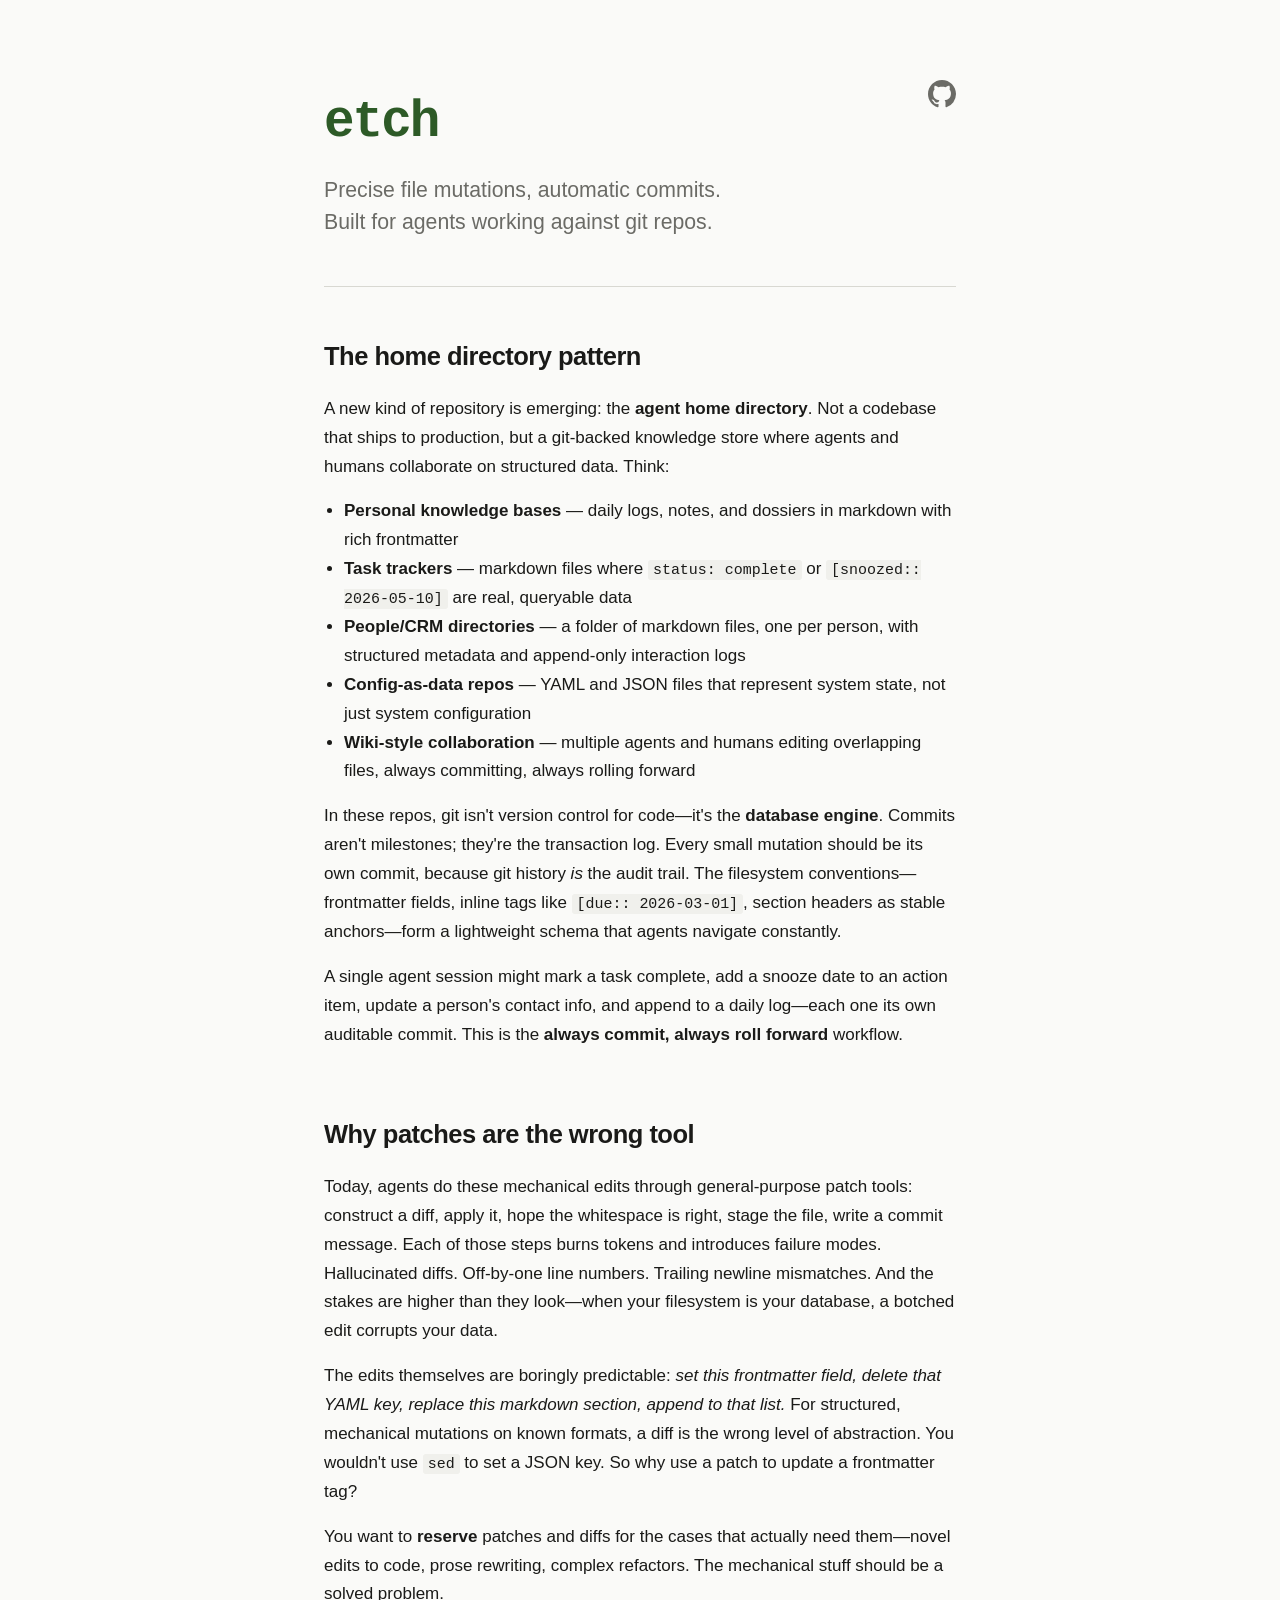
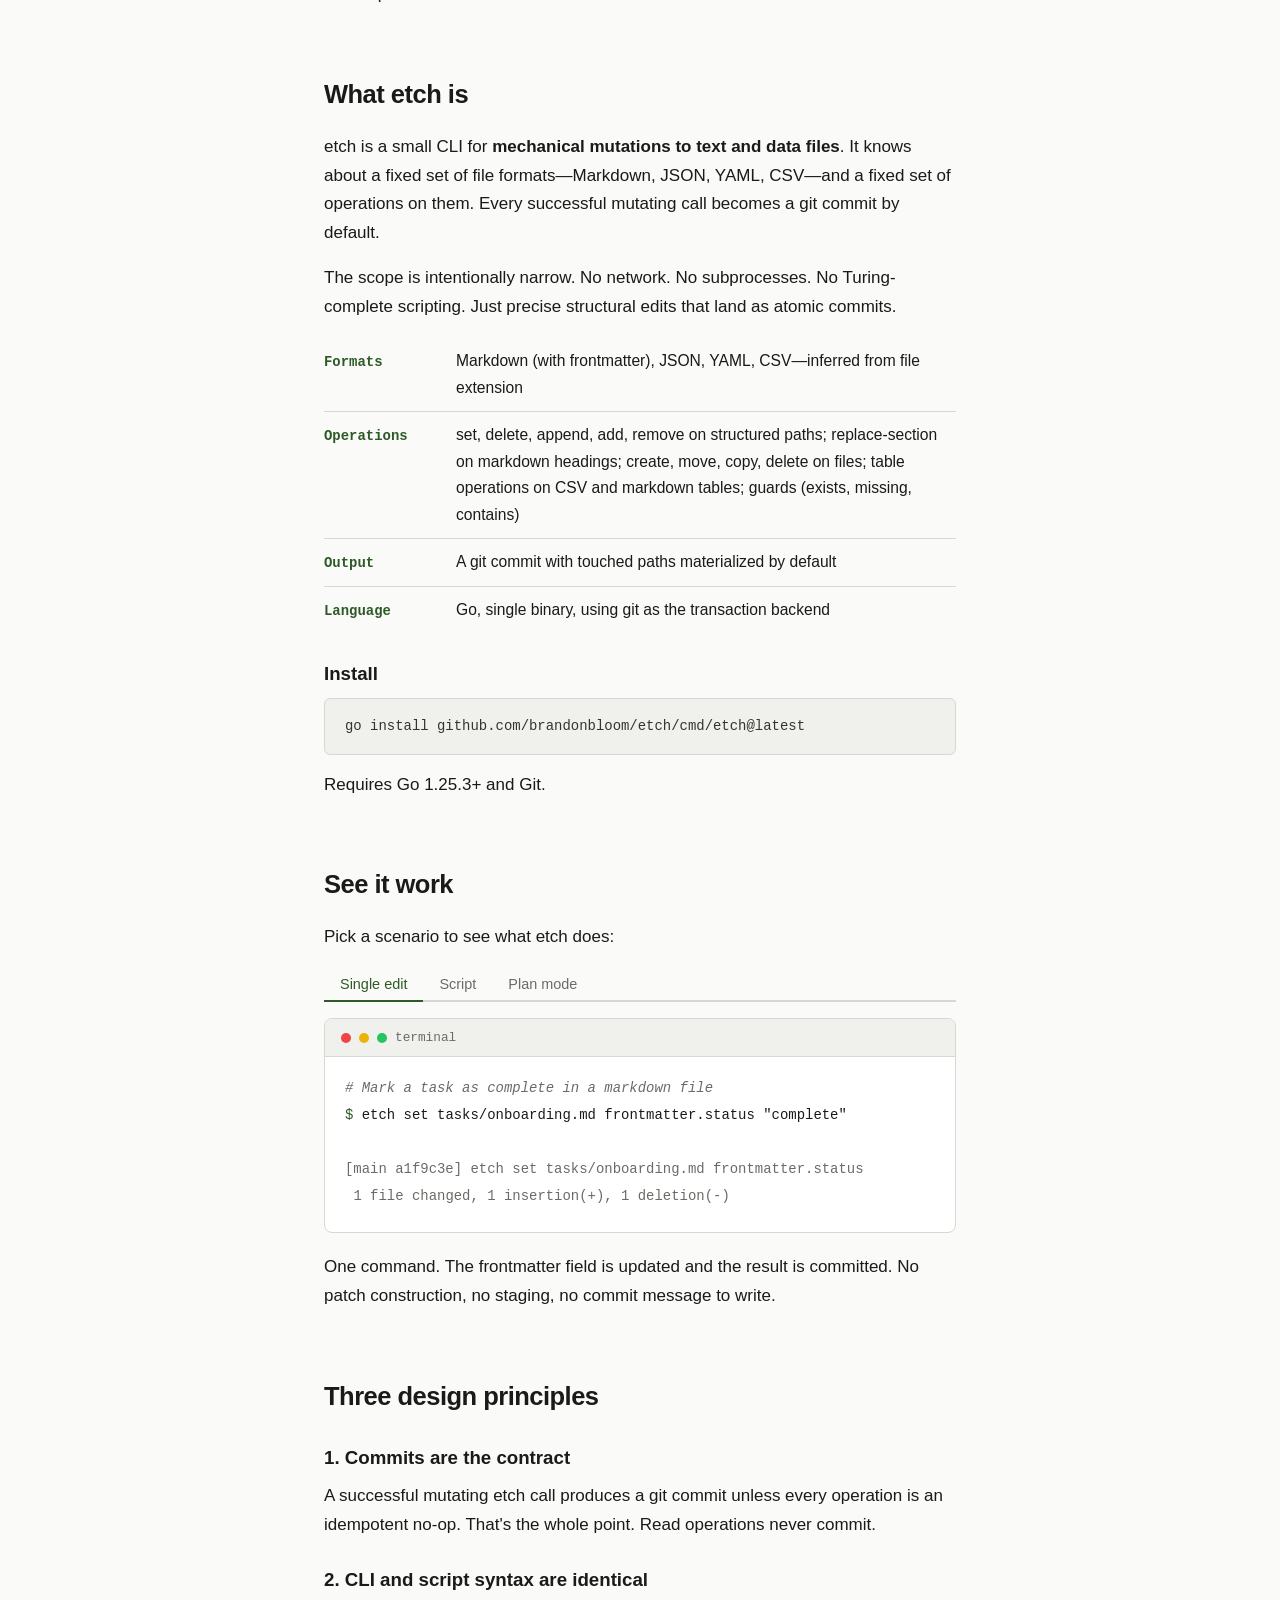
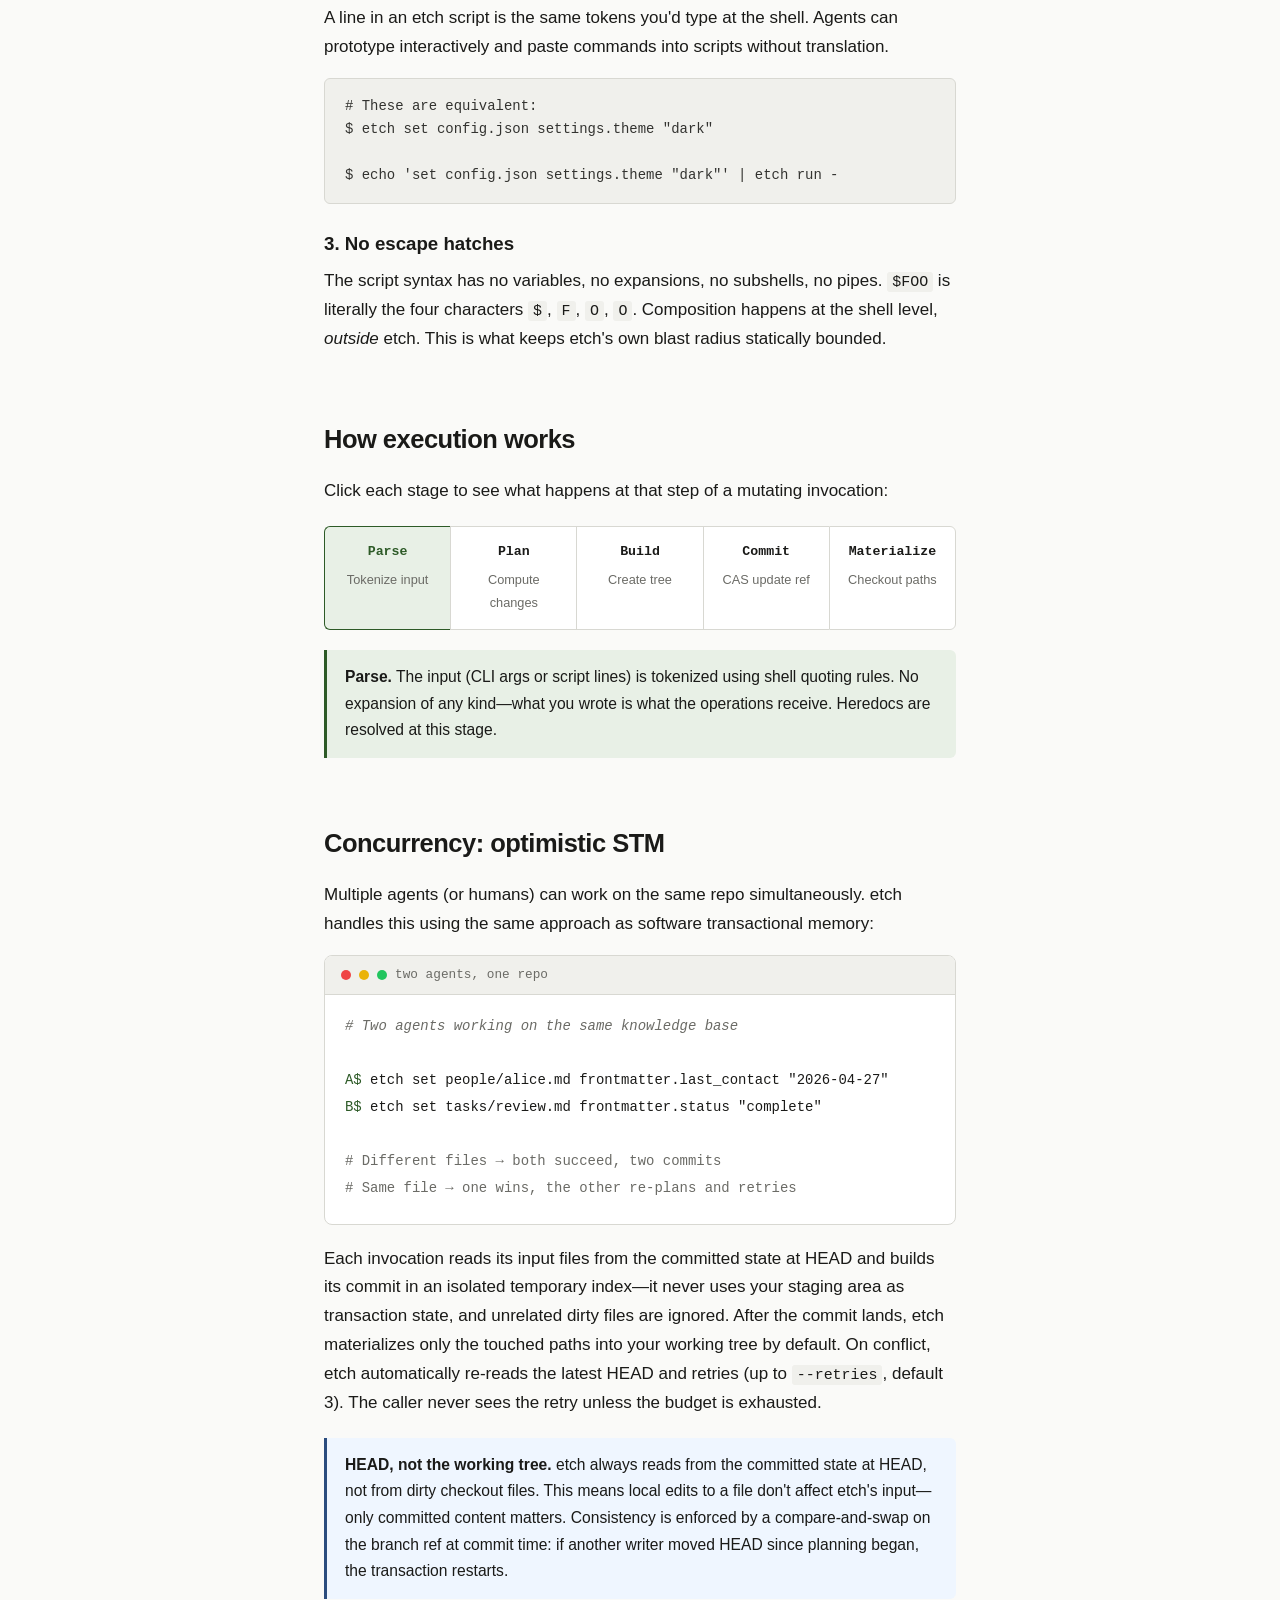
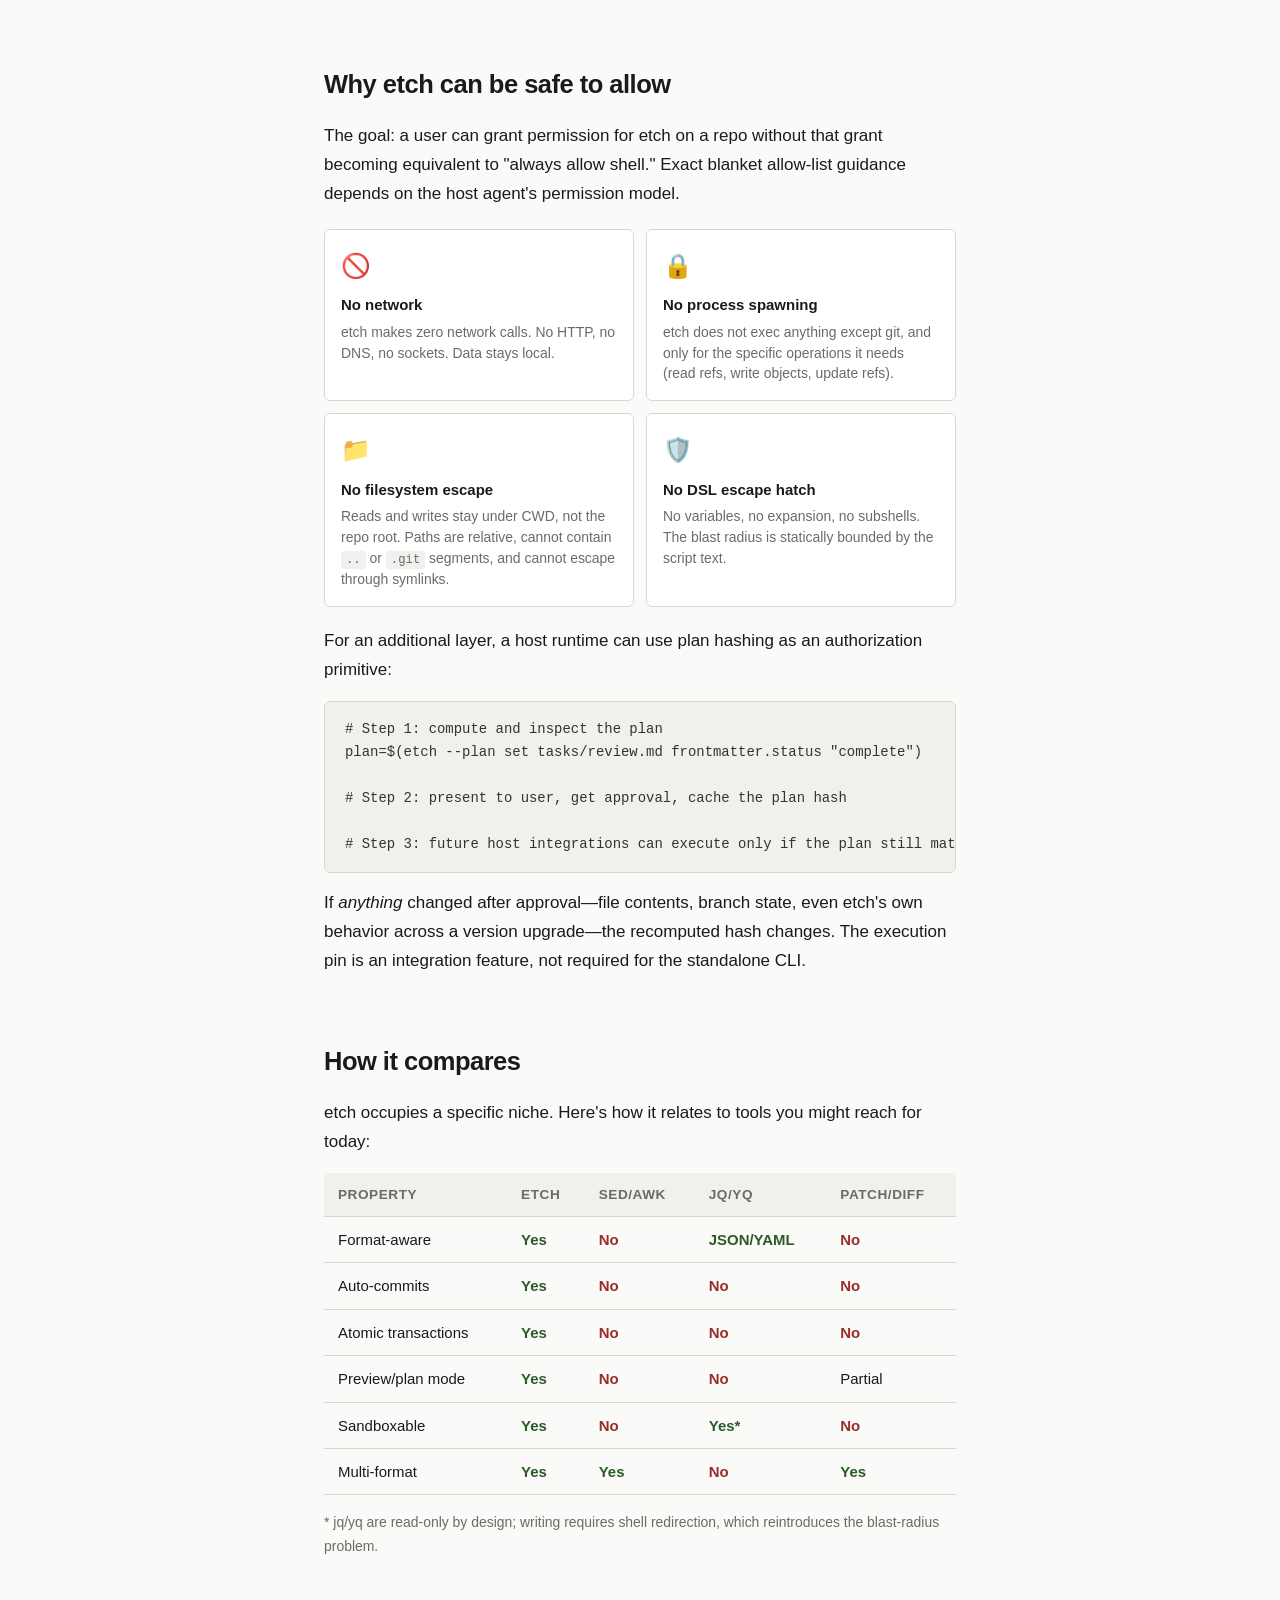
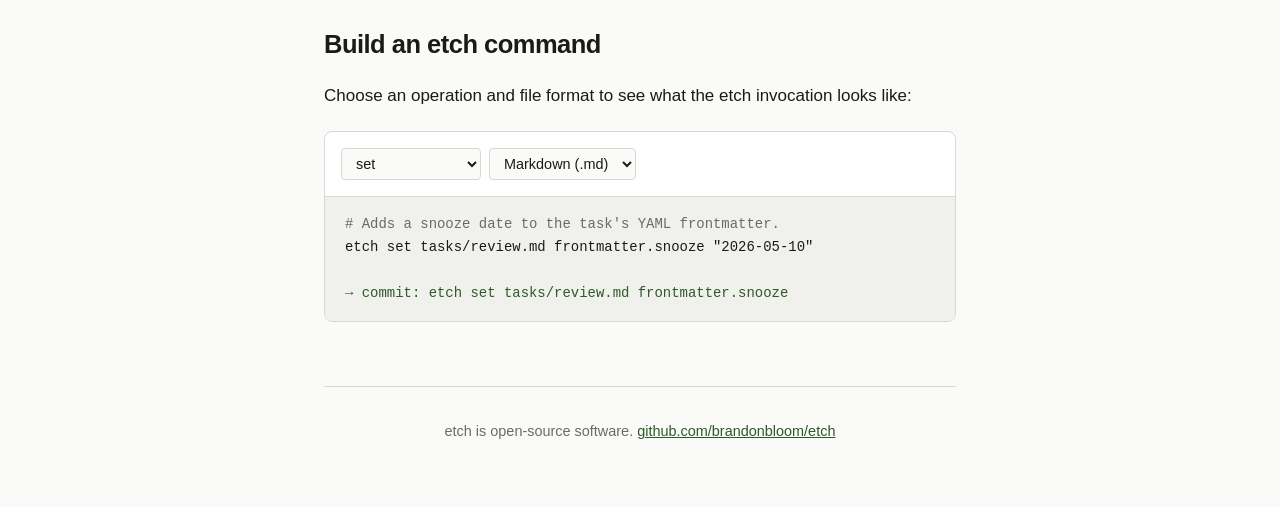
==== docs/index.html @ 62bc1e83 "gh pages; install instructions" ====
<!DOCTYPE html>
<html lang="en">
<head>
<meta charset="UTF-8">
<meta name="viewport" content="width=device-width, initial-scale=1.0">
<title>etch — Precise file mutations, automatic commits</title>
<style>
  :root {
    --bg: #fafaf8;
    --fg: #1a1a18;
    --fg-dim: #6b6b66;
    --accent: #2d5a27;
    --accent-light: #e8f0e6;
    --accent-dark: #1e3d1a;
    --border: #d8d8d2;
    --code-bg: #f0f0ec;
    --code-fg: #333330;
    --surface: #ffffff;
    --red: #9b2c2c;
    --red-light: #fef2f2;
    --blue: #2b4c7e;
    --blue-light: #eff6ff;
    --font-sans: 'Inter', -apple-system, BlinkMacSystemFont, 'Segoe UI', sans-serif;
    --font-mono: 'JetBrains Mono', 'SF Mono', 'Fira Code', 'Cascadia Code', monospace;
    --max-w: 680px;
  }

  @media (prefers-color-scheme: dark) {
    :root {
      --bg: #141413;
      --fg: #e8e8e4;
      --fg-dim: #8a8a84;
      --accent: #5cb950;
      --accent-light: #1a2e18;
      --accent-dark: #7dd672;
      --border: #2e2e2a;
      --code-bg: #1e1e1c;
      --code-fg: #c8c8c4;
      --surface: #1a1a18;
      --red: #f87171;
      --red-light: #2a1515;
      --blue: #93c5fd;
      --blue-light: #152030;
    }
  }

  * { margin: 0; padding: 0; box-sizing: border-box; }

  html { font-size: 17px; scroll-behavior: smooth; }

  body {
    font-family: var(--font-sans);
    background: var(--bg);
    color: var(--fg);
    line-height: 1.7;
    -webkit-font-smoothing: antialiased;
  }

  .container {
    max-width: var(--max-w);
    margin: 0 auto;
    padding: 0 24px;
  }

  /* --- Header --- */
  header {
    padding: 80px 0 48px;
    border-bottom: 1px solid var(--border);
    margin-bottom: 48px;
    position: relative;
  }
  header .logo {
    font-family: var(--font-mono);
    font-size: 3rem;
    font-weight: 700;
    letter-spacing: -0.04em;
    color: var(--accent);
  }
  header .tagline {
    font-size: 1.25rem;
    color: var(--fg-dim);
    margin-top: 8px;
    line-height: 1.5;
  }
  header .github-link {
    position: absolute;
    top: 80px;
    right: 0;
    color: var(--fg-dim);
    transition: color 0.15s;
  }
  header .github-link:hover { color: var(--fg); }

  /* --- Sections --- */
  section { margin-bottom: 64px; }
  h2 {
    font-size: 1.5rem;
    font-weight: 600;
    margin-bottom: 16px;
    letter-spacing: -0.02em;
  }
  h3 {
    font-size: 1.1rem;
    font-weight: 600;
    margin-bottom: 8px;
    margin-top: 24px;
  }
  p { margin-bottom: 16px; }
  p:last-child { margin-bottom: 0; }
  a { color: var(--accent); text-decoration-color: var(--accent); }
  a:hover { color: var(--accent-dark); }

  /* --- Code blocks --- */
  pre {
    background: var(--code-bg);
    border: 1px solid var(--border);
    border-radius: 6px;
    padding: 16px 20px;
    overflow-x: auto;
    font-family: var(--font-mono);
    font-size: 0.82rem;
    line-height: 1.65;
    color: var(--code-fg);
    margin-bottom: 16px;
  }
  code {
    font-family: var(--font-mono);
    font-size: 0.88em;
    background: var(--code-bg);
    padding: 2px 5px;
    border-radius: 3px;
  }
  pre code { background: none; padding: 0; font-size: inherit; }

  /* --- Interactive demo --- */
  .demo {
    background: var(--surface);
    border: 1px solid var(--border);
    border-radius: 8px;
    overflow: hidden;
    margin-bottom: 20px;
  }
  .demo-bar {
    background: var(--code-bg);
    border-bottom: 1px solid var(--border);
    padding: 8px 16px;
    font-family: var(--font-mono);
    font-size: 0.75rem;
    color: var(--fg-dim);
    display: flex;
    align-items: center;
    gap: 8px;
  }
  .demo-bar .dot {
    width: 10px; height: 10px; border-radius: 50%;
    display: inline-block;
  }
  .demo-bar .dot:nth-child(1) { background: #ef4444; }
  .demo-bar .dot:nth-child(2) { background: #eab308; }
  .demo-bar .dot:nth-child(3) { background: #22c55e; }
  .demo-body {
    padding: 20px;
    font-family: var(--font-mono);
    font-size: 0.82rem;
    line-height: 1.65;
    min-height: 120px;
  }
  .demo-body .prompt { color: var(--accent); }
  .demo-body .output { color: var(--fg-dim); }
  .demo-body .comment { color: var(--fg-dim); font-style: italic; }
  .demo-body .line { margin-bottom: 4px; white-space: pre-wrap; word-break: break-all; }
  .demo-body .cursor {
    display: inline-block;
    width: 8px;
    height: 1.1em;
    background: var(--accent);
    vertical-align: text-bottom;
    animation: blink 1s step-end infinite;
  }
  @keyframes blink { 50% { opacity: 0; } }

  /* --- Tabs --- */
  .tabs {
    display: flex;
    gap: 0;
    border-bottom: 2px solid var(--border);
    margin-bottom: 0;
  }
  .tab-btn {
    background: none;
    border: none;
    border-bottom: 2px solid transparent;
    padding: 8px 16px;
    font-family: var(--font-sans);
    font-size: 0.85rem;
    font-weight: 500;
    color: var(--fg-dim);
    cursor: pointer;
    margin-bottom: -2px;
    transition: color 0.15s, border-color 0.15s;
  }
  .tab-btn:hover { color: var(--fg); }
  .tab-btn.active {
    color: var(--accent);
    border-bottom-color: var(--accent);
  }
  .tab-panel { display: none; padding-top: 16px; }
  .tab-panel.active { display: block; }

  /* --- Comparison table --- */
  .compare-table {
    width: 100%;
    border-collapse: collapse;
    font-size: 0.88rem;
    margin-bottom: 16px;
  }
  .compare-table th, .compare-table td {
    text-align: left;
    padding: 10px 14px;
    border-bottom: 1px solid var(--border);
  }
  .compare-table th {
    font-weight: 600;
    font-size: 0.8rem;
    text-transform: uppercase;
    letter-spacing: 0.04em;
    color: var(--fg-dim);
    background: var(--code-bg);
  }
  .compare-table td:first-child { font-weight: 500; }
  .yes { color: var(--accent); font-weight: 600; }
  .no { color: var(--red); font-weight: 600; }

  /* --- Pipeline visualization --- */
  .pipeline {
    display: flex;
    align-items: stretch;
    gap: 0;
    margin: 20px 0;
    font-size: 0.82rem;
    overflow-x: auto;
  }
  .pipeline-stage {
    flex: 1;
    min-width: 110px;
    padding: 14px 12px;
    text-align: center;
    border: 1px solid var(--border);
    background: var(--surface);
    position: relative;
    transition: background 0.3s, border-color 0.3s;
  }
  .pipeline-stage:first-child { border-radius: 6px 0 0 6px; }
  .pipeline-stage:last-child { border-radius: 0 6px 6px 0; }
  .pipeline-stage:not(:last-child) { border-right: none; }
  .pipeline-stage .stage-label {
    font-weight: 600;
    font-family: var(--font-mono);
    font-size: 0.78rem;
    display: block;
    margin-bottom: 4px;
  }
  .pipeline-stage .stage-desc {
    color: var(--fg-dim);
    font-size: 0.75rem;
    line-height: 1.4;
  }
  .pipeline-stage.active {
    background: var(--accent-light);
    border-color: var(--accent);
    z-index: 1;
  }
  .pipeline-stage.active .stage-label { color: var(--accent); }
  .pipeline-stage.done {
    background: var(--accent-light);
    border-color: var(--accent);
    opacity: 0.6;
  }

  /* --- Key-value list --- */
  .kv-list {
    list-style: none;
    margin-bottom: 16px;
  }
  .kv-list li {
    padding: 10px 0;
    border-bottom: 1px solid var(--border);
    display: flex;
    gap: 12px;
    align-items: baseline;
  }
  .kv-list li:last-child { border-bottom: none; }
  .kv-key {
    font-family: var(--font-mono);
    font-size: 0.82rem;
    font-weight: 600;
    white-space: nowrap;
    min-width: 120px;
    flex-shrink: 0;
    color: var(--accent);
  }
  .kv-val { font-size: 0.92rem; }

  /* --- Callout --- */
  .callout {
    border-left: 3px solid var(--accent);
    padding: 14px 18px;
    background: var(--accent-light);
    border-radius: 0 6px 6px 0;
    margin: 20px 0;
    font-size: 0.92rem;
  }
  .callout.blue {
    border-left-color: var(--blue);
    background: var(--blue-light);
  }
  .callout.red {
    border-left-color: var(--red);
    background: var(--red-light);
  }

  /* --- Security grid --- */
  .sec-grid {
    display: grid;
    grid-template-columns: 1fr 1fr;
    gap: 12px;
    margin: 20px 0;
  }
  .sec-card {
    background: var(--surface);
    border: 1px solid var(--border);
    border-radius: 6px;
    padding: 16px;
  }
  .sec-card .sec-icon {
    font-size: 1.4rem;
    margin-bottom: 6px;
    display: block;
  }
  .sec-card .sec-title {
    font-weight: 600;
    font-size: 0.88rem;
    margin-bottom: 4px;
  }
  .sec-card .sec-body {
    font-size: 0.82rem;
    color: var(--fg-dim);
    line-height: 1.5;
  }

  /* --- Footer --- */
  footer {
    border-top: 1px solid var(--border);
    padding: 32px 0 64px;
    color: var(--fg-dim);
    font-size: 0.85rem;
    text-align: center;
  }

  /* --- Scrolling animation --- */
  .reveal {
    opacity: 0;
    transform: translateY(16px);
    transition: opacity 0.5s ease, transform 0.5s ease;
  }
  .reveal.visible {
    opacity: 1;
    transform: translateY(0);
  }

  /* --- Script builder --- */
  .builder {
    background: var(--surface);
    border: 1px solid var(--border);
    border-radius: 8px;
    overflow: hidden;
    margin: 20px 0;
  }
  .builder-controls {
    padding: 16px;
    display: flex;
    flex-wrap: wrap;
    gap: 8px;
    border-bottom: 1px solid var(--border);
  }
  .builder-controls select, .builder-controls input {
    font-family: var(--font-sans);
    font-size: 0.85rem;
    padding: 6px 10px;
    border: 1px solid var(--border);
    border-radius: 4px;
    background: var(--bg);
    color: var(--fg);
  }
  .builder-controls select { cursor: pointer; }
  .builder-output {
    padding: 16px 20px;
    font-family: var(--font-mono);
    font-size: 0.82rem;
    line-height: 1.65;
    background: var(--code-bg);
    min-height: 80px;
    color: var(--code-fg);
  }
  .builder-output .gen-comment { color: var(--fg-dim); }
  .builder-output .gen-cmd { color: var(--fg); }
  .builder-output .gen-commit { color: var(--accent); }

  /* --- Responsive --- */
  @media (max-width: 600px) {
    header { padding: 48px 0 32px; }
    header .logo { font-size: 2.2rem; }
    .sec-grid { grid-template-columns: 1fr; }
    .pipeline { flex-direction: column; }
    .pipeline-stage { border-right: 1px solid var(--border) !important; }
    .pipeline-stage:not(:last-child) { border-bottom: none; }
    .pipeline-stage:first-child { border-radius: 6px 6px 0 0; }
    .pipeline-stage:last-child { border-radius: 0 0 6px 6px; }
    .kv-list li { flex-direction: column; gap: 2px; }
  }
</style>
</head>
<body>

<div class="container">

<!-- HEADER -->
<header>
  <a href="https://github.com/brandonbloom/etch" class="github-link" aria-label="View on GitHub">
    <svg width="28" height="28" viewBox="0 0 16 16" fill="currentColor"><path d="M8 0C3.58 0 0 3.58 0 8c0 3.54 2.29 6.53 5.47 7.59.4.07.55-.17.55-.38 0-.19-.01-.82-.01-1.49-2.01.37-2.53-.49-2.69-.94-.09-.23-.48-.94-.82-1.13-.28-.15-.68-.52-.01-.53.63-.01 1.08.58 1.23.82.72 1.21 1.87.87 2.33.66.07-.52.28-.87.51-1.07-1.78-.2-3.64-.89-3.64-3.95 0-.87.31-1.59.82-2.15-.08-.2-.36-1.02.08-2.12 0 0 .67-.21 2.2.82.64-.18 1.32-.27 2-.27s1.36.09 2 .27c1.53-1.04 2.2-.82 2.2-.82.44 1.1.16 1.92.08 2.12.51.56.82 1.27.82 2.15 0 3.07-1.87 3.75-3.65 3.95.29.25.54.73.54 1.48 0 1.07-.01 1.93-.01 2.2 0 .21.15.46.55.38A8.01 8.01 0 0 0 16 8c0-4.42-3.58-8-8-8z"/></svg>
  </a>
  <div class="logo">etch</div>
  <div class="tagline">Precise file mutations, automatic commits.<br>Built for agents working against git repos.</div>
</header>

<!-- THE LANDSCAPE -->
<section class="reveal">
  <h2>The home directory pattern</h2>
  <p>A new kind of repository is emerging: the <strong>agent home directory</strong>. Not a codebase that ships to production, but a git-backed knowledge store where agents and humans collaborate on structured data. Think:</p>

  <ul style="margin: 0 0 16px 20px; list-style: disc;">
    <li><strong>Personal knowledge bases</strong> &mdash; daily logs, notes, and dossiers in markdown with rich frontmatter</li>
    <li><strong>Task trackers</strong> &mdash; markdown files where <code>status: complete</code> or <code>[snoozed:: 2026-05-10]</code> are real, queryable data</li>
    <li><strong>People/CRM directories</strong> &mdash; a folder of markdown files, one per person, with structured metadata and append-only interaction logs</li>
    <li><strong>Config-as-data repos</strong> &mdash; YAML and JSON files that represent system state, not just system configuration</li>
    <li><strong>Wiki-style collaboration</strong> &mdash; multiple agents and humans editing overlapping files, always committing, always rolling forward</li>
  </ul>

  <p>In these repos, git isn't version control for code&mdash;it's the <strong>database engine</strong>. Commits aren't milestones; they're the transaction log. Every small mutation should be its own commit, because git history <em>is</em> the audit trail. The filesystem conventions&mdash;frontmatter fields, inline tags like <code>[due:: 2026-03-01]</code>, section headers as stable anchors&mdash;form a lightweight schema that agents navigate constantly.</p>

  <p>A single agent session might mark a task complete, add a snooze date to an action item, update a person's contact info, and append to a daily log&mdash;each one its own auditable commit. This is the <strong>always commit, always roll forward</strong> workflow.</p>
</section>

<section class="reveal">
  <h2>Why patches are the wrong tool</h2>
  <p>Today, agents do these mechanical edits through general-purpose patch tools: construct a diff, apply it, hope the whitespace is right, stage the file, write a commit message. Each of those steps burns tokens and introduces failure modes. Hallucinated diffs. Off-by-one line numbers. Trailing newline mismatches. And the stakes are higher than they look&mdash;when your filesystem is your database, a botched edit corrupts your data.</p>
  <p>The edits themselves are boringly predictable: <em>set this frontmatter field, delete that YAML key, replace this markdown section, append to that list.</em> For structured, mechanical mutations on known formats, a diff is the wrong level of abstraction. You wouldn't use <code>sed</code> to set a JSON key. So why use a patch to update a frontmatter tag?</p>
  <p>You want to <strong>reserve</strong> patches and diffs for the cases that actually need them&mdash;novel edits to code, prose rewriting, complex refactors. The mechanical stuff should be a solved problem.</p>
</section>

<!-- WHAT IT IS -->
<section class="reveal">
  <h2>What etch is</h2>
  <p>etch is a small CLI for <strong>mechanical mutations to text and data files</strong>. It knows about a fixed set of file formats&mdash;Markdown, JSON, YAML, CSV&mdash;and a fixed set of operations on them. Every successful mutating call becomes a git commit by default.</p>
  <p>The scope is intentionally narrow. No network. No subprocesses. No Turing-complete scripting. Just precise structural edits that land as atomic commits.</p>

  <ul class="kv-list">
    <li><span class="kv-key">Formats</span><span class="kv-val">Markdown (with frontmatter), JSON, YAML, CSV&mdash;inferred from file extension</span></li>
    <li><span class="kv-key">Operations</span><span class="kv-val">set, delete, append, add, remove on structured paths; replace-section on markdown headings; create, move, copy, delete on files; table operations on CSV and markdown tables; guards (exists, missing, contains)</span></li>
    <li><span class="kv-key">Output</span><span class="kv-val">A git commit with touched paths materialized by default</span></li>
    <li><span class="kv-key">Language</span><span class="kv-val">Go, single binary, using git as the transaction backend</span></li>
  </ul>

  <h3>Install</h3>
  <pre><code>go install github.com/brandonbloom/etch/cmd/etch@latest</code></pre>
  <p>Requires Go 1.25.3+ and Git.</p>
</section>

<!-- DEMO -->
<section class="reveal">
  <h2>See it work</h2>
  <p>Pick a scenario to see what etch does:</p>

  <div class="tabs" role="tablist">
    <button class="tab-btn active" role="tab" data-tab="demo-single" aria-selected="true">Single edit</button>
    <button class="tab-btn" role="tab" data-tab="demo-multi">Script</button>
    <button class="tab-btn" role="tab" data-tab="demo-plan">Plan mode</button>
  </div>

  <div class="tab-panel active" id="demo-single">
    <div class="demo">
      <div class="demo-bar">
        <span class="dot"></span><span class="dot"></span><span class="dot"></span>
        <span>terminal</span>
      </div>
      <div class="demo-body" id="demo-single-body">
        <div class="line"><span class="comment"># Mark a task as complete in a markdown file</span></div>
        <div class="line"><span class="prompt">$</span> etch set tasks/onboarding.md frontmatter.status "complete"</div>
        <div class="line">&nbsp;</div>
        <div class="line"><span class="output">[main a1f9c3e] etch set tasks/onboarding.md frontmatter.status</span></div>
        <div class="line"><span class="output"> 1 file changed, 1 insertion(+), 1 deletion(-)</span></div>
      </div>
    </div>
    <p>One command. The frontmatter field is updated and the result is committed. No patch construction, no staging, no commit message to write.</p>
  </div>

  <div class="tab-panel" id="demo-multi">
    <div class="demo">
      <div class="demo-bar">
        <span class="dot"></span><span class="dot"></span><span class="dot"></span>
        <span>terminal</span>
      </div>
      <div class="demo-body">
        <div class="line"><span class="comment"># Snooze an action item and update its tracking metadata</span></div>
        <div class="line"><span class="prompt">$</span> etch run - &lt;&lt;'SCRIPT'</div>
        <div class="line">set tasks/review-proposal.md frontmatter.snooze "2026-05-10"</div>
        <div class="line">set tasks/review-proposal.md frontmatter.status "deferred"</div>
        <div class="line">append people/alice.md frontmatter.tags '"pending-review"'</div>
        <div class="line">replace-section log/2026-04-27.md "## Activity" &lt;&lt;EOF</div>
        <div class="line">- Deferred proposal review to May 10</div>
        <div class="line">- Added pending-review tag to Alice's dossier</div>
        <div class="line">EOF</div>
        <div class="line">SCRIPT</div>
        <div class="line">&nbsp;</div>
        <div class="line"><span class="output">[main b7e4d12] etch: 4 changes across 3 files</span></div>
        <div class="line"><span class="output"> 3 files changed, 6 insertions(+), 2 deletions(-)</span></div>
      </div>
    </div>
    <p>All four operations land as a single atomic commit. If any one fails, none of them are applied. Each line in the script is the same syntax you'd use on the command line directly.</p>
  </div>

  <div class="tab-panel" id="demo-plan">
    <div class="demo">
      <div class="demo-bar">
        <span class="dot"></span><span class="dot"></span><span class="dot"></span>
        <span>terminal</span>
      </div>
      <div class="demo-body">
        <div class="line"><span class="comment"># Get the canonical JSON plan, without writing anything</span></div>
        <div class="line"><span class="prompt">$</span> etch --plan set tasks/review.md frontmatter.status "complete"</div>
        <div class="line">&nbsp;</div>
        <div class="line"><span class="output">{</span></div>
        <div class="line"><span class="output">  "$schema": "https://brandonbloom.github.io/etch/schemas/2026-04/plan.schema.json",</span></div>
        <div class="line"><span class="output">  "ref": "refs/heads/main",</span></div>
        <div class="line"><span class="output">  "base_commit": "a1f9c3e...",</span></div>
        <div class="line"><span class="output">  "operations": [{</span></div>
        <div class="line"><span class="output">    "verb": "set",</span></div>
        <div class="line"><span class="output">    "target": {</span></div>
        <div class="line"><span class="output">      "path": "tasks/review.md",</span></div>
        <div class="line"><span class="output">      "selector": "$.status",</span></div>
        <div class="line"><span class="output">      "part": "frontmatter"</span></div>
        <div class="line"><span class="output">    },</span></div>
        <div class="line"><span class="output">    "value_sha256": "84983e..."</span></div>
        <div class="line"><span class="output">  }],</span></div>
        <div class="line"><span class="output">  "files": {</span></div>
        <div class="line"><span class="output">    "tasks/review.md": {</span></div>
        <div class="line"><span class="output">      "before_sha256": "e3b0c4...",</span></div>
        <div class="line"><span class="output">      "after_sha256": "7d1a54..."</span></div>
        <div class="line"><span class="output">    }</span></div>
        <div class="line"><span class="output">  },</span></div>
        <div class="line"><span class="output">  "tree": "f4a8b12...",</span></div>
        <div class="line"><span class="output">  "commit": { "message": "etch set tasks/review.md frontmatter.status" }</span></div>
        <div class="line"><span class="output">}</span></div>
      </div>
    </div>
    <p>The plan is a structured JSON description of <em>exactly</em> what would change. It's produced by the same code path as real execution, stopped one step before side effects. A host runtime can present this to a human for approval and cache that approval by plan hash. For human review and mechanical replay, <code>--dry-run</code> lowers the plan to a <code>git am</code>-compatible mailbox patch.</p>
  </div>
</section>

<!-- PRINCIPLES -->
<section class="reveal">
  <h2>Three design principles</h2>

  <h3>1. Commits are the contract</h3>
  <p>A successful mutating etch call produces a git commit unless every operation is an idempotent no-op. That's the whole point. Read operations never commit.</p>

  <h3>2. CLI and script syntax are identical</h3>
  <p>A line in an etch script is the same tokens you'd type at the shell. Agents can prototype interactively and paste commands into scripts without translation.</p>
  <pre><code># These are equivalent:
$ etch set config.json settings.theme "dark"

$ echo 'set config.json settings.theme "dark"' | etch run -</code></pre>

  <h3>3. No escape hatches</h3>
  <p>The script syntax has no variables, no expansions, no subshells, no pipes. <code>$FOO</code> is literally the four characters <code>$</code>, <code>F</code>, <code>O</code>, <code>O</code>. Composition happens at the shell level, <em>outside</em> etch. This is what keeps etch's own blast radius statically bounded.</p>
</section>

<!-- PIPELINE VIZ -->
<section class="reveal">
  <h2>How execution works</h2>
  <p>Click each stage to see what happens at that step of a mutating invocation:</p>

  <div class="pipeline" id="pipeline">
    <div class="pipeline-stage active" data-stage="0" onclick="setStage(0)">
      <span class="stage-label">Parse</span>
      <span class="stage-desc">Tokenize input</span>
    </div>
    <div class="pipeline-stage" data-stage="1" onclick="setStage(1)">
      <span class="stage-label">Plan</span>
      <span class="stage-desc">Compute changes</span>
    </div>
    <div class="pipeline-stage" data-stage="2" onclick="setStage(2)">
      <span class="stage-label">Build</span>
      <span class="stage-desc">Create tree</span>
    </div>
    <div class="pipeline-stage" data-stage="3" onclick="setStage(3)">
      <span class="stage-label">Commit</span>
      <span class="stage-desc">CAS update ref</span>
    </div>
    <div class="pipeline-stage" data-stage="4" onclick="setStage(4)">
      <span class="stage-label">Materialize</span>
      <span class="stage-desc">Checkout paths</span>
    </div>
  </div>

  <div id="stage-detail" class="callout">
    <strong>Parse.</strong> The input (CLI args or script lines) is tokenized using shell quoting rules. No expansion of any kind&mdash;what you wrote is what the operations receive. Heredocs are resolved at this stage.
  </div>
</section>

<!-- CONCURRENCY -->
<section class="reveal">
  <h2>Concurrency: optimistic STM</h2>
  <p>Multiple agents (or humans) can work on the same repo simultaneously. etch handles this using the same approach as software transactional memory:</p>

  <div class="demo">
    <div class="demo-bar">
      <span class="dot"></span><span class="dot"></span><span class="dot"></span>
      <span>two agents, one repo</span>
    </div>
    <div class="demo-body" id="concurrency-demo">
      <div class="line"><span class="comment"># Two agents working on the same knowledge base</span></div>
      <div class="line">&nbsp;</div>
      <div class="line"><span class="prompt">A$</span> etch set people/alice.md frontmatter.last_contact "2026-04-27"</div>
      <div class="line"><span class="prompt">B$</span> etch set tasks/review.md frontmatter.status "complete"</div>
      <div class="line">&nbsp;</div>
      <div class="line"><span class="output"># Different files &rarr; both succeed, two commits</span></div>
      <div class="line"><span class="output"># Same file &rarr; one wins, the other re-plans and retries</span></div>
    </div>
  </div>

  <p>Each invocation reads its input files from the committed state at HEAD and builds its commit in an isolated temporary index&mdash;it never uses your staging area as transaction state, and unrelated dirty files are ignored. After the commit lands, etch materializes only the touched paths into your working tree by default. On conflict, etch automatically re-reads the latest HEAD and retries (up to <code>--retries</code>, default 3). The caller never sees the retry unless the budget is exhausted.</p>

  <div class="callout blue">
    <strong>HEAD, not the working tree.</strong> etch always reads from the committed state at HEAD, not from dirty checkout files. This means local edits to a file don't affect etch's input&mdash;only committed content matters. Consistency is enforced by a compare-and-swap on the branch ref at commit time: if another writer moved HEAD since planning began, the transaction restarts.
  </div>
</section>

<!-- SECURITY -->
<section class="reveal">
  <h2>Why etch can be safe to allow</h2>
  <p>The goal: a user can grant permission for etch on a repo without that grant becoming equivalent to "always allow shell." Exact blanket allow-list guidance depends on the host agent's permission model.</p>

  <div class="sec-grid">
    <div class="sec-card">
      <span class="sec-icon" aria-hidden="true">&#x1f6ab;</span>
      <div class="sec-title">No network</div>
      <div class="sec-body">etch makes zero network calls. No HTTP, no DNS, no sockets. Data stays local.</div>
    </div>
    <div class="sec-card">
      <span class="sec-icon" aria-hidden="true">&#x1f512;</span>
      <div class="sec-title">No process spawning</div>
      <div class="sec-body">etch does not exec anything except git, and only for the specific operations it needs (read refs, write objects, update refs).</div>
    </div>
    <div class="sec-card">
      <span class="sec-icon" aria-hidden="true">&#x1f4c1;</span>
      <div class="sec-title">No filesystem escape</div>
      <div class="sec-body">Reads and writes stay under CWD, not the repo root. Paths are relative, cannot contain <code>..</code> or <code>.git</code> segments, and cannot escape through symlinks.</div>
    </div>
    <div class="sec-card">
      <span class="sec-icon" aria-hidden="true">&#x1f6e1;&#xfe0f;</span>
      <div class="sec-title">No DSL escape hatch</div>
      <div class="sec-body">No variables, no expansion, no subshells. The blast radius is statically bounded by the script text.</div>
    </div>
  </div>

  <p>For an additional layer, a host runtime can use plan hashing as an authorization primitive:</p>
  <pre><code># Step 1: compute and inspect the plan
plan=$(etch --plan set tasks/review.md frontmatter.status "complete")

# Step 2: present to user, get approval, cache the plan hash

# Step 3: future host integrations can execute only if the plan still matches</code></pre>
  <p>If <em>anything</em> changed after approval&mdash;file contents, branch state, even etch's own behavior across a version upgrade&mdash;the recomputed hash changes. The execution pin is an integration feature, not required for the standalone CLI.</p>
</section>

<!-- COMPARISON -->
<section class="reveal">
  <h2>How it compares</h2>
  <p>etch occupies a specific niche. Here's how it relates to tools you might reach for today:</p>

  <table class="compare-table">
    <thead>
      <tr>
        <th>Property</th>
        <th>etch</th>
        <th>sed/awk</th>
        <th>jq/yq</th>
        <th>patch/diff</th>
      </tr>
    </thead>
    <tbody>
      <tr>
        <td>Format-aware</td>
        <td class="yes">Yes</td>
        <td class="no">No</td>
        <td class="yes">JSON/YAML</td>
        <td class="no">No</td>
      </tr>
      <tr>
        <td>Auto-commits</td>
        <td class="yes">Yes</td>
        <td class="no">No</td>
        <td class="no">No</td>
        <td class="no">No</td>
      </tr>
      <tr>
        <td>Atomic transactions</td>
        <td class="yes">Yes</td>
        <td class="no">No</td>
        <td class="no">No</td>
        <td class="no">No</td>
      </tr>
      <tr>
        <td>Preview/plan mode</td>
        <td class="yes">Yes</td>
        <td class="no">No</td>
        <td class="no">No</td>
        <td>Partial</td>
      </tr>
      <tr>
        <td>Sandboxable</td>
        <td class="yes">Yes</td>
        <td class="no">No</td>
        <td class="yes">Yes*</td>
        <td class="no">No</td>
      </tr>
      <tr>
        <td>Multi-format</td>
        <td class="yes">Yes</td>
        <td class="yes">Yes</td>
        <td class="no">No</td>
        <td class="yes">Yes</td>
      </tr>
    </tbody>
  </table>
  <p style="font-size: 0.82rem; color: var(--fg-dim);">* jq/yq are read-only by design; writing requires shell redirection, which reintroduces the blast-radius problem.</p>
</section>

<!-- INTERACTIVE BUILDER -->
<section class="reveal">
  <h2>Build an etch command</h2>
  <p>Choose an operation and file format to see what the etch invocation looks like:</p>

  <div class="builder">
    <div class="builder-controls">
      <select id="builder-verb" onchange="updateBuilder()">
        <option value="set">set</option>
        <option value="delete">delete</option>
        <option value="append">append</option>
        <option value="add">add</option>
        <option value="remove">remove</option>
        <option value="replace-section">replace-section</option>
        <option value="create">create</option>
      </select>
      <select id="builder-format" onchange="updateBuilder()">
        <option value="md">Markdown (.md)</option>
        <option value="json">JSON (.json)</option>
        <option value="yaml">YAML (.yaml)</option>
        <option value="csv">CSV (.csv)</option>
      </select>
    </div>
    <div class="builder-output" id="builder-output"></div>
  </div>
</section>

<!-- FOOTER -->
<footer>
  <p>etch is open-source software. <a href="https://github.com/brandonbloom/etch">github.com/brandonbloom/etch</a></p>
</footer>

</div>

<script>
// --- Tabs ---
document.querySelectorAll('.tab-btn').forEach(btn => {
  btn.addEventListener('click', () => {
    const group = btn.closest('section');
    group.querySelectorAll('.tab-btn').forEach(b => { b.classList.remove('active'); b.setAttribute('aria-selected', 'false'); });
    group.querySelectorAll('.tab-panel').forEach(p => p.classList.remove('active'));
    btn.classList.add('active');
    btn.setAttribute('aria-selected', 'true');
    document.getElementById(btn.dataset.tab).classList.add('active');
  });
});

// --- Pipeline ---
const stageDetails = [
  '<strong>Parse.</strong> The input (CLI args or script lines) is tokenized using shell quoting rules. No expansion of any kind—what you wrote is what the operations receive. Heredocs are resolved at this stage.',
  '<strong>Plan.</strong> etch reads each target file from the committed state at HEAD (never the working tree) and applies each operation to compute the exact bytes that would result. The plan captures before/after SHA-256 hashes for every touched file and the commit message. This is the same structure emitted by <code>--plan</code>.',
  '<strong>Build.</strong> Candidate file contents are written to an isolated temporary git index—never the user\'s live index. etch builds the tree object that the commit will point at, then creates the commit object.',
  '<strong>Commit.</strong> etch updates the branch ref using a compare-and-swap: it only succeeds if the ref still points to the same HEAD recorded when planning began. If another writer snuck in, the entire transaction restarts from Plan (up to <code>--retries</code>, default 3).',
  '<strong>Materialize.</strong> By default, etch writes the touched paths from the committed tree into the working tree and live index so the checkout reflects the new HEAD. <code>--no-checkout</code> skips this phase. If local edits conflict, etch writes conflict markers and reports the paths.'
];

function setStage(n) {
  document.querySelectorAll('.pipeline-stage').forEach((el, i) => {
    el.classList.remove('active', 'done');
    if (i < n) el.classList.add('done');
    if (i === n) el.classList.add('active');
  });
  document.getElementById('stage-detail').innerHTML = stageDetails[n];
}

// --- Builder ---
const examples = {
  'set-md':    { cmd: 'etch set tasks/review.md frontmatter.snooze "2026-05-10"',   commit: 'etch set tasks/review.md frontmatter.snooze', note: 'Adds a snooze date to the task\'s YAML frontmatter.' },
  'set-json':  { cmd: 'etch set state.json agents.assistant.last_run "2026-04-27"',  commit: 'etch set state.json agents.assistant.last_run', note: 'Navigates the JSON structure and sets the nested key.' },
  'set-yaml':  { cmd: 'etch set config.yaml feeds.daily_digest.enabled true',        commit: 'etch set config.yaml feeds.daily_digest.enabled', note: 'Sets a value in the YAML file, preserving structure.' },
  'set-csv':   { cmd: 'etch table set data.csv status=open,status done',               commit: 'etch table set data.csv status=open,status', note: 'Sets the status column to "done" for the row where status is "open".' },
  'delete-md': { cmd: 'etch delete tasks/review.md frontmatter.draft',               commit: 'etch delete tasks/review.md frontmatter.draft', note: 'Removes the "draft" key from the markdown file\'s frontmatter.' },
  'delete-json': { cmd: 'etch delete state.json cache.stale_entry',                  commit: 'etch delete state.json cache.stale_entry', note: 'Removes the key from the JSON object.' },
  'delete-yaml': { cmd: 'etch delete config.yaml old.unused_key',                    commit: 'etch delete config.yaml old.unused_key', note: 'Removes the key from the YAML file.' },
  'delete-csv':  { cmd: 'etch table row delete data.csv status=closed',                commit: 'etch table row delete data.csv status=closed', note: 'Deletes the row where status equals "closed".' },
  'append-md': { cmd: 'etch append people/alice.md frontmatter.tags \'"vip"\'',      commit: 'etch append people/alice.md frontmatter.tags', note: 'Appends a tag to the list in the dossier\'s frontmatter.' },
  'append-json': { cmd: 'etch append log.json entries \'{"date":"2026-04-27","event":"sync"}\'', commit: 'etch append log.json entries', note: 'Appends an object to a JSON array.' },
  'append-yaml': { cmd: 'etch append config.yaml plugins \'"analytics"\'',           commit: 'etch append config.yaml plugins', note: 'Appends to a YAML sequence.' },
  'append-csv':  { cmd: 'etch table row append data.csv \'{"id":"3","status":"open"}\'', commit: 'etch table row append data.csv', note: 'Appends a row to the CSV table.' },
  'add-md':    { cmd: 'etch add people/alice.md frontmatter.tags \'"vip"\'',          commit: 'etch add people/alice.md frontmatter.tags', note: 'Ensures the tag is in the array, no-op if already present.' },
  'add-json':  { cmd: 'etch add config.json features \'"dark-mode"\'',              commit: 'etch add config.json features', note: 'Ensures "dark-mode" is in the array; idempotent.' },
  'add-yaml':  { cmd: 'etch add config.yaml plugins \'"analytics"\'',               commit: 'etch add config.yaml plugins', note: 'Ensures "analytics" is in the sequence; idempotent.' },
  'add-csv':   { cmd: 'etch table column add data.csv priority --default medium',      commit: 'etch table column add data.csv priority', note: 'Adds a "priority" column with a default value; no-op if already present.' },
  'remove-md': { cmd: 'etch remove people/alice.md frontmatter.tags \'"vip"\'',       commit: 'etch remove people/alice.md frontmatter.tags', note: 'Removes "vip" from the tags array if present.' },
  'remove-json': { cmd: 'etch remove config.json features \'"dark-mode"\'',         commit: 'etch remove config.json features', note: 'Removes "dark-mode" from the array if present.' },
  'remove-yaml': { cmd: 'etch remove config.yaml plugins \'"analytics"\'',          commit: 'etch remove config.yaml plugins', note: 'Removes "analytics" from the sequence if present.' },
  'remove-csv':  { cmd: 'etch table column delete data.csv legacy_field',              commit: 'etch table column delete data.csv legacy_field', note: 'Deletes the "legacy_field" column from the CSV.' },
  'replace-section-md': { cmd: 'etch replace-section people/alice.md "## Notes" <<EOF\nDiscussed project timeline. Agreed on May deadline.\nEOF', commit: 'etch replace-section people/alice.md "## Notes"', note: 'Replaces everything under ## Notes until the next heading of equal or higher level.' },
  'replace-section-json': { cmd: '# replace-section is a markdown operation.\n# For JSON, use set with the target path instead:\netch set state.json status.block \'{"key": "value"}\'', commit: 'etch set state.json status.block', note: 'Section replacement is a markdown concept. For structured formats, use set.' },
  'replace-section-yaml': { cmd: '# replace-section is a markdown operation.\n# For YAML, use set with the target path instead:\netch set config.yaml settings.block \'{"key": "value"}\'', commit: 'etch set config.yaml settings.block', note: 'Section replacement is a markdown concept. For structured formats, use set.' },
  'replace-section-csv': { cmd: '# replace-section is a markdown operation.\n# For CSV, use table operations instead:\netch table set data.csv all,status done', commit: 'etch table set data.csv all,status', note: 'Section replacement is a markdown concept. For CSV, use table operations.' },
  'create-md':   { cmd: 'etch create people/bob.md',                                  commit: 'etch create people/bob.md', note: 'Creates a new empty markdown file. Fails if the file already exists.' },
  'create-json': { cmd: 'etch create state.json',                                     commit: 'etch create state.json', note: 'Creates a new JSON file with default content {}. Fails if it already exists.' },
  'create-yaml': { cmd: 'etch create config.yaml',                                    commit: 'etch create config.yaml', note: 'Creates a new YAML file with default content {}. Fails if it already exists.' },
  'create-csv':  { cmd: 'etch create data.csv',                                       commit: 'etch create data.csv', note: 'Creates a new empty CSV file. Fails if it already exists.' },
};

function updateBuilder() {
  const verb = document.getElementById('builder-verb').value;
  const fmt = document.getElementById('builder-format').value;
  const key = verb + '-' + fmt;
  const ex = examples[key];
  if (!ex) return;
  const out = document.getElementById('builder-output');
  out.innerHTML =
    '<div class="gen-comment"># ' + ex.note + '</div>\n' +
    '<div class="gen-cmd">' + ex.cmd.replace(/\n/g, '</div><div class="gen-cmd">') + '</div>\n' +
    '<div>&nbsp;</div>' +
    '<div class="gen-commit">→ commit: ' + ex.commit + '</div>';
}
updateBuilder();

// --- Scroll reveal ---
const revealEls = document.querySelectorAll('.reveal');
const observer = new IntersectionObserver((entries) => {
  entries.forEach(entry => {
    if (entry.isIntersecting) {
      entry.target.classList.add('visible');
    }
  });
}, { threshold: 0.12 });
revealEls.forEach(el => observer.observe(el));
</script>

</body>
</html>
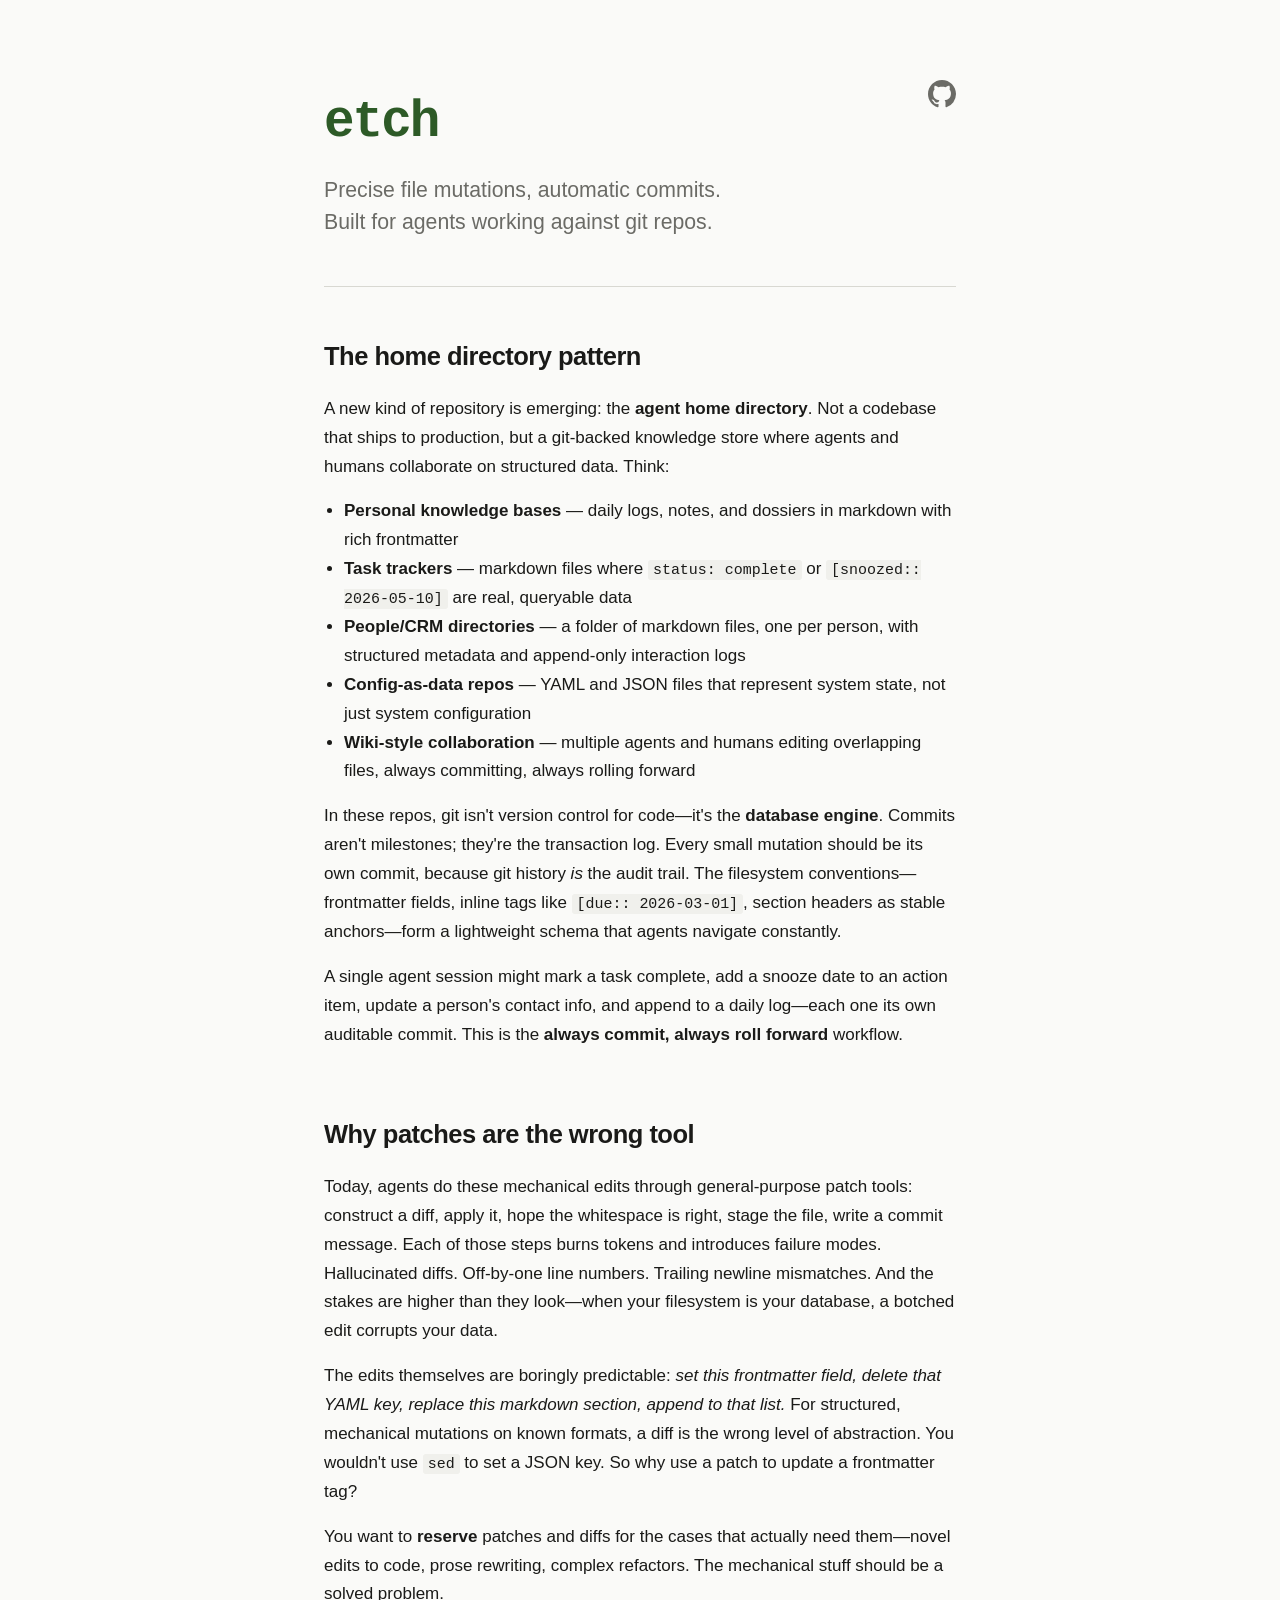
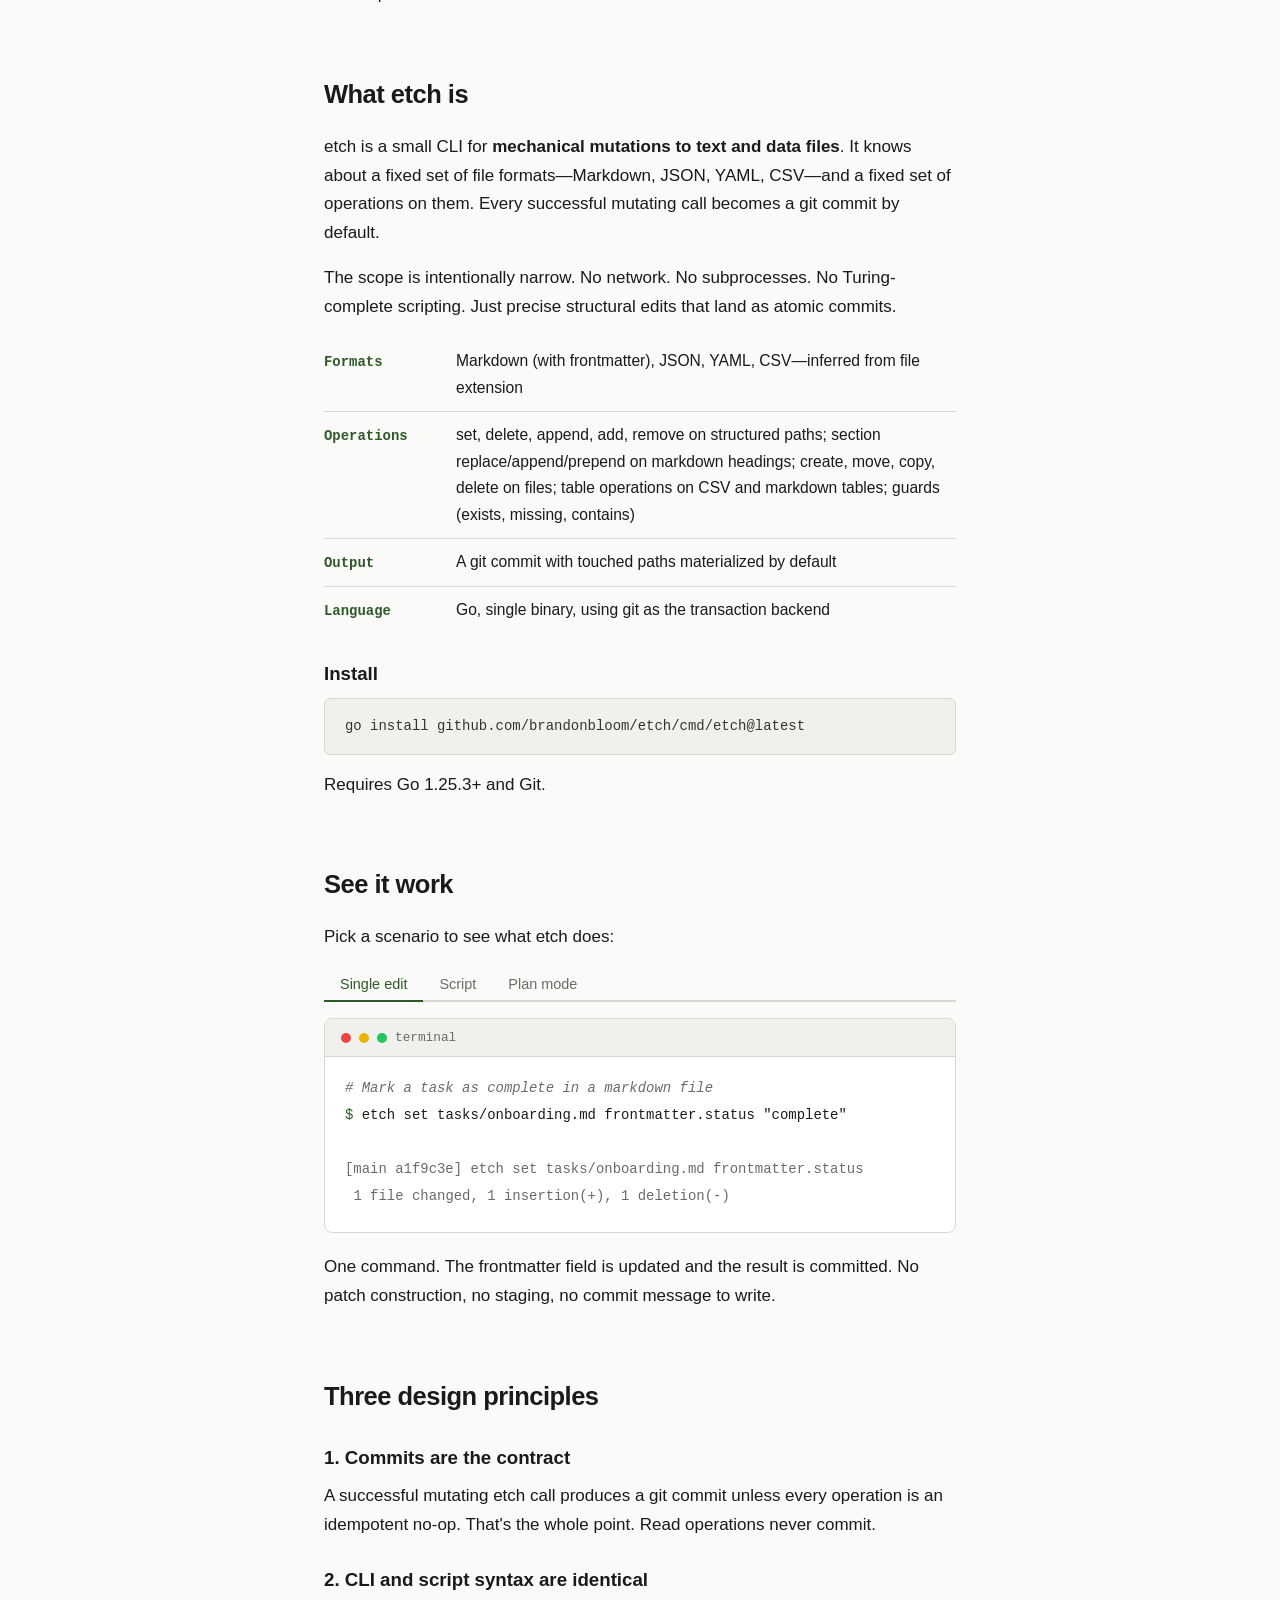
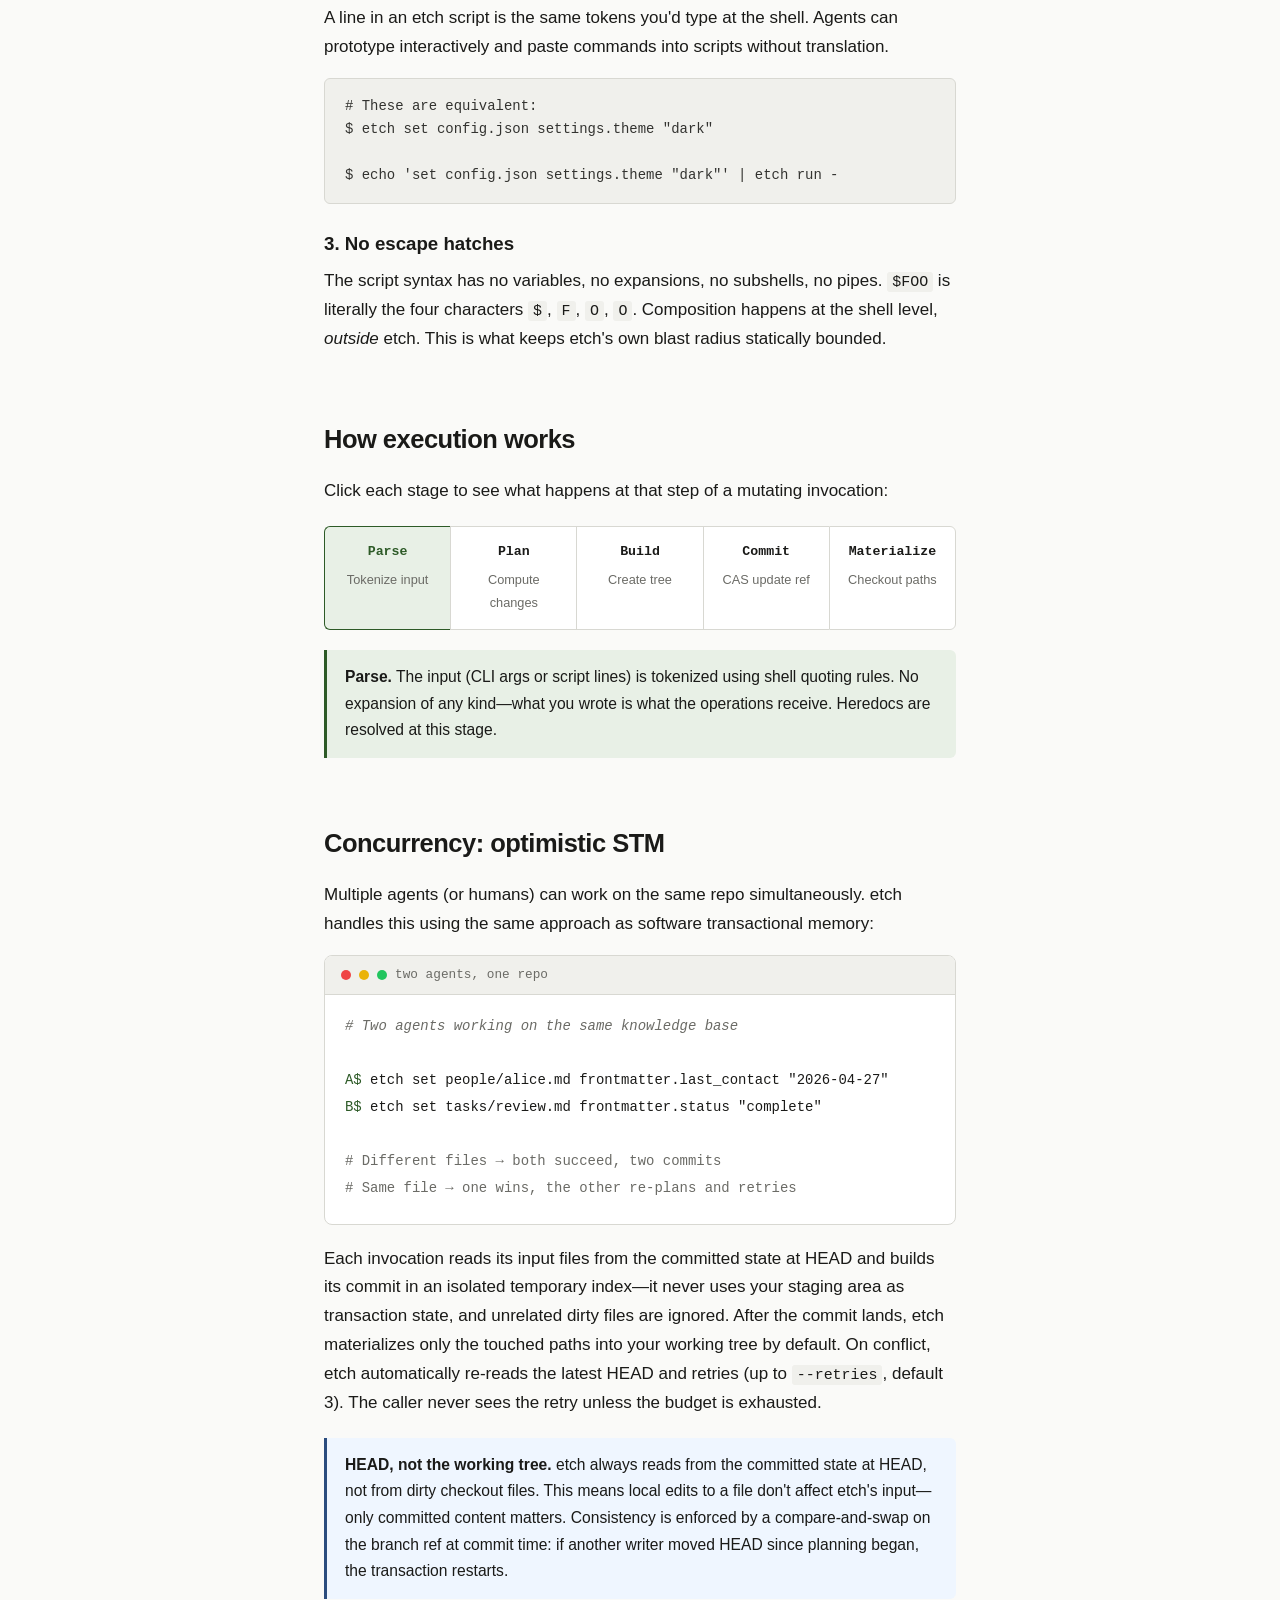
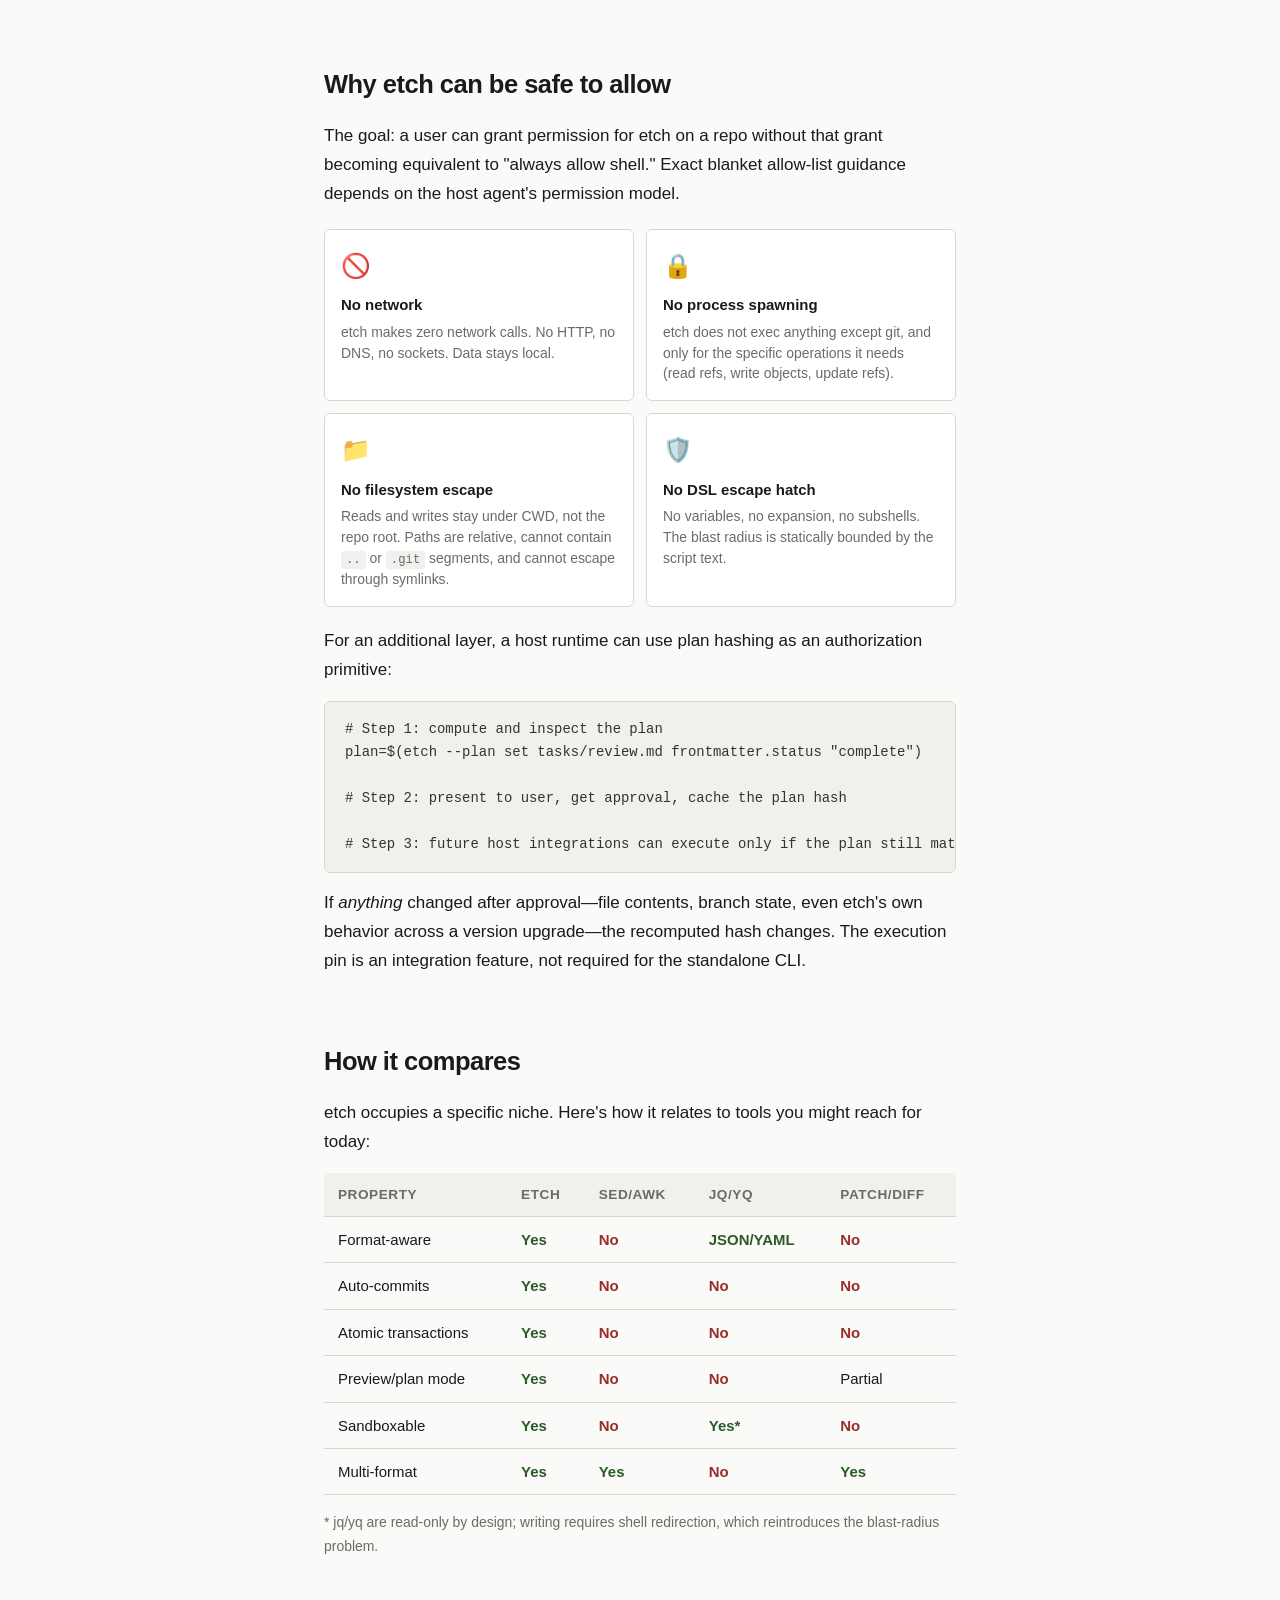
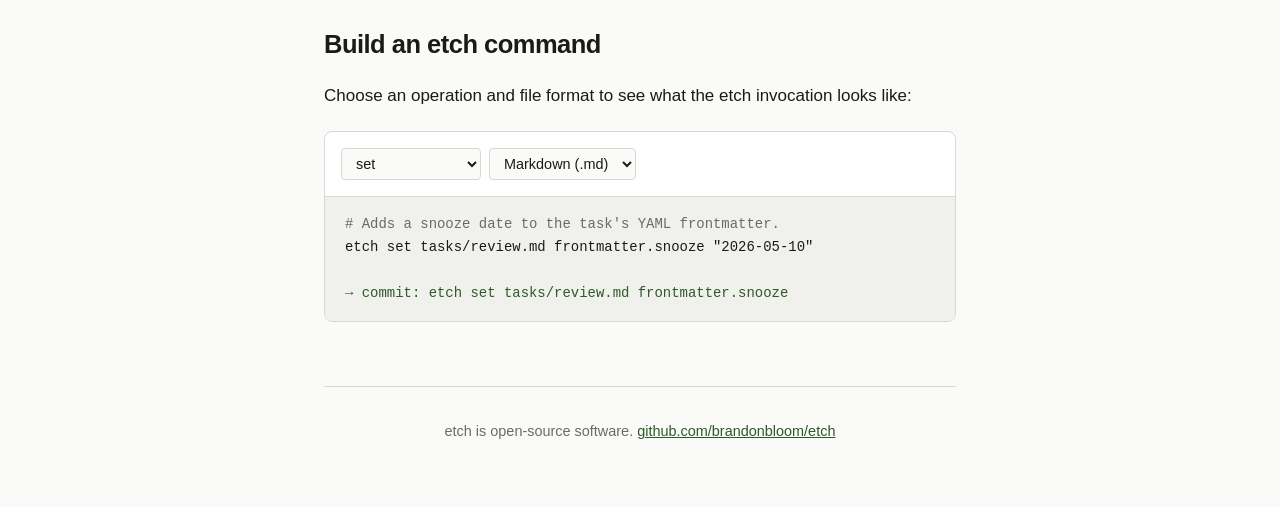
==== commit 7cb989ed: "Add section append and prepend commands" ====
--- a/docs/index.html
+++ b/docs/index.html
@@ -466,7 +466,7 @@
 
   <ul class="kv-list">
     <li><span class="kv-key">Formats</span><span class="kv-val">Markdown (with frontmatter), JSON, YAML, CSV&mdash;inferred from file extension</span></li>
-    <li><span class="kv-key">Operations</span><span class="kv-val">set, delete, append, add, remove on structured paths; replace-section on markdown headings; create, move, copy, delete on files; table operations on CSV and markdown tables; guards (exists, missing, contains)</span></li>
+    <li><span class="kv-key">Operations</span><span class="kv-val">set, delete, append, add, remove on structured paths; section replace/append/prepend on markdown headings; create, move, copy, delete on files; table operations on CSV and markdown tables; guards (exists, missing, contains)</span></li>
     <li><span class="kv-key">Output</span><span class="kv-val">A git commit with touched paths materialized by default</span></li>
     <li><span class="kv-key">Language</span><span class="kv-val">Go, single binary, using git as the transaction backend</span></li>
   </ul>
@@ -516,7 +516,7 @@
         <div class="line">set tasks/review-proposal.md frontmatter.snooze "2026-05-10"</div>
         <div class="line">set tasks/review-proposal.md frontmatter.status "deferred"</div>
         <div class="line">append people/alice.md frontmatter.tags '"pending-review"'</div>
-        <div class="line">replace-section log/2026-04-27.md "## Activity" &lt;&lt;EOF</div>
+        <div class="line">section replace log/2026-04-27.md "## Activity" &lt;&lt;EOF</div>
         <div class="line">- Deferred proposal review to May 10</div>
         <div class="line">- Added pending-review tag to Alice's dossier</div>
         <div class="line">EOF</div>
@@ -760,7 +760,7 @@
         <option value="append">append</option>
         <option value="add">add</option>
         <option value="remove">remove</option>
-        <option value="replace-section">replace-section</option>
+        <option value="section-replace">section replace</option>
         <option value="create">create</option>
       </select>
       <select id="builder-format" onchange="updateBuilder()">
@@ -834,10 +834,10 @@
   'remove-json': { cmd: 'etch remove config.json features \'"dark-mode"\'',         commit: 'etch remove config.json features', note: 'Removes "dark-mode" from the array if present.' },
   'remove-yaml': { cmd: 'etch remove config.yaml plugins \'"analytics"\'',          commit: 'etch remove config.yaml plugins', note: 'Removes "analytics" from the sequence if present.' },
   'remove-csv':  { cmd: 'etch table column delete data.csv legacy_field',              commit: 'etch table column delete data.csv legacy_field', note: 'Deletes the "legacy_field" column from the CSV.' },
-  'replace-section-md': { cmd: 'etch replace-section people/alice.md "## Notes" <<EOF\nDiscussed project timeline. Agreed on May deadline.\nEOF', commit: 'etch replace-section people/alice.md "## Notes"', note: 'Replaces everything under ## Notes until the next heading of equal or higher level.' },
-  'replace-section-json': { cmd: '# replace-section is a markdown operation.\n# For JSON, use set with the target path instead:\netch set state.json status.block \'{"key": "value"}\'', commit: 'etch set state.json status.block', note: 'Section replacement is a markdown concept. For structured formats, use set.' },
-  'replace-section-yaml': { cmd: '# replace-section is a markdown operation.\n# For YAML, use set with the target path instead:\netch set config.yaml settings.block \'{"key": "value"}\'', commit: 'etch set config.yaml settings.block', note: 'Section replacement is a markdown concept. For structured formats, use set.' },
-  'replace-section-csv': { cmd: '# replace-section is a markdown operation.\n# For CSV, use table operations instead:\netch table set data.csv all,status done', commit: 'etch table set data.csv all,status', note: 'Section replacement is a markdown concept. For CSV, use table operations.' },
+  'section-replace-md': { cmd: 'etch section replace people/alice.md "## Notes" <<EOF\nDiscussed project timeline. Agreed on May deadline.\nEOF', commit: 'etch section replace people/alice.md "## Notes"', note: 'Replaces everything under ## Notes until the next heading of equal or higher level.' },
+  'section-replace-json': { cmd: '# section replace is a markdown operation.\n# For JSON, use set with the target path instead:\netch set state.json status.block \'{"key": "value"}\'', commit: 'etch set state.json status.block', note: 'Section replacement is a markdown concept. For structured formats, use set.' },
+  'section-replace-yaml': { cmd: '# section replace is a markdown operation.\n# For YAML, use set with the target path instead:\netch set config.yaml settings.block \'{"key": "value"}\'', commit: 'etch set config.yaml settings.block', note: 'Section replacement is a markdown concept. For structured formats, use set.' },
+  'section-replace-csv': { cmd: '# section replace is a markdown operation.\n# For CSV, use table operations instead:\netch table set data.csv all,status done', commit: 'etch table set data.csv all,status', note: 'Section replacement is a markdown concept. For CSV, use table operations.' },
   'create-md':   { cmd: 'etch create people/bob.md',                                  commit: 'etch create people/bob.md', note: 'Creates a new empty markdown file. Fails if the file already exists.' },
   'create-json': { cmd: 'etch create state.json',                                     commit: 'etch create state.json', note: 'Creates a new JSON file with default content {}. Fails if it already exists.' },
   'create-yaml': { cmd: 'etch create config.yaml',                                    commit: 'etch create config.yaml', note: 'Creates a new YAML file with default content {}. Fails if it already exists.' },
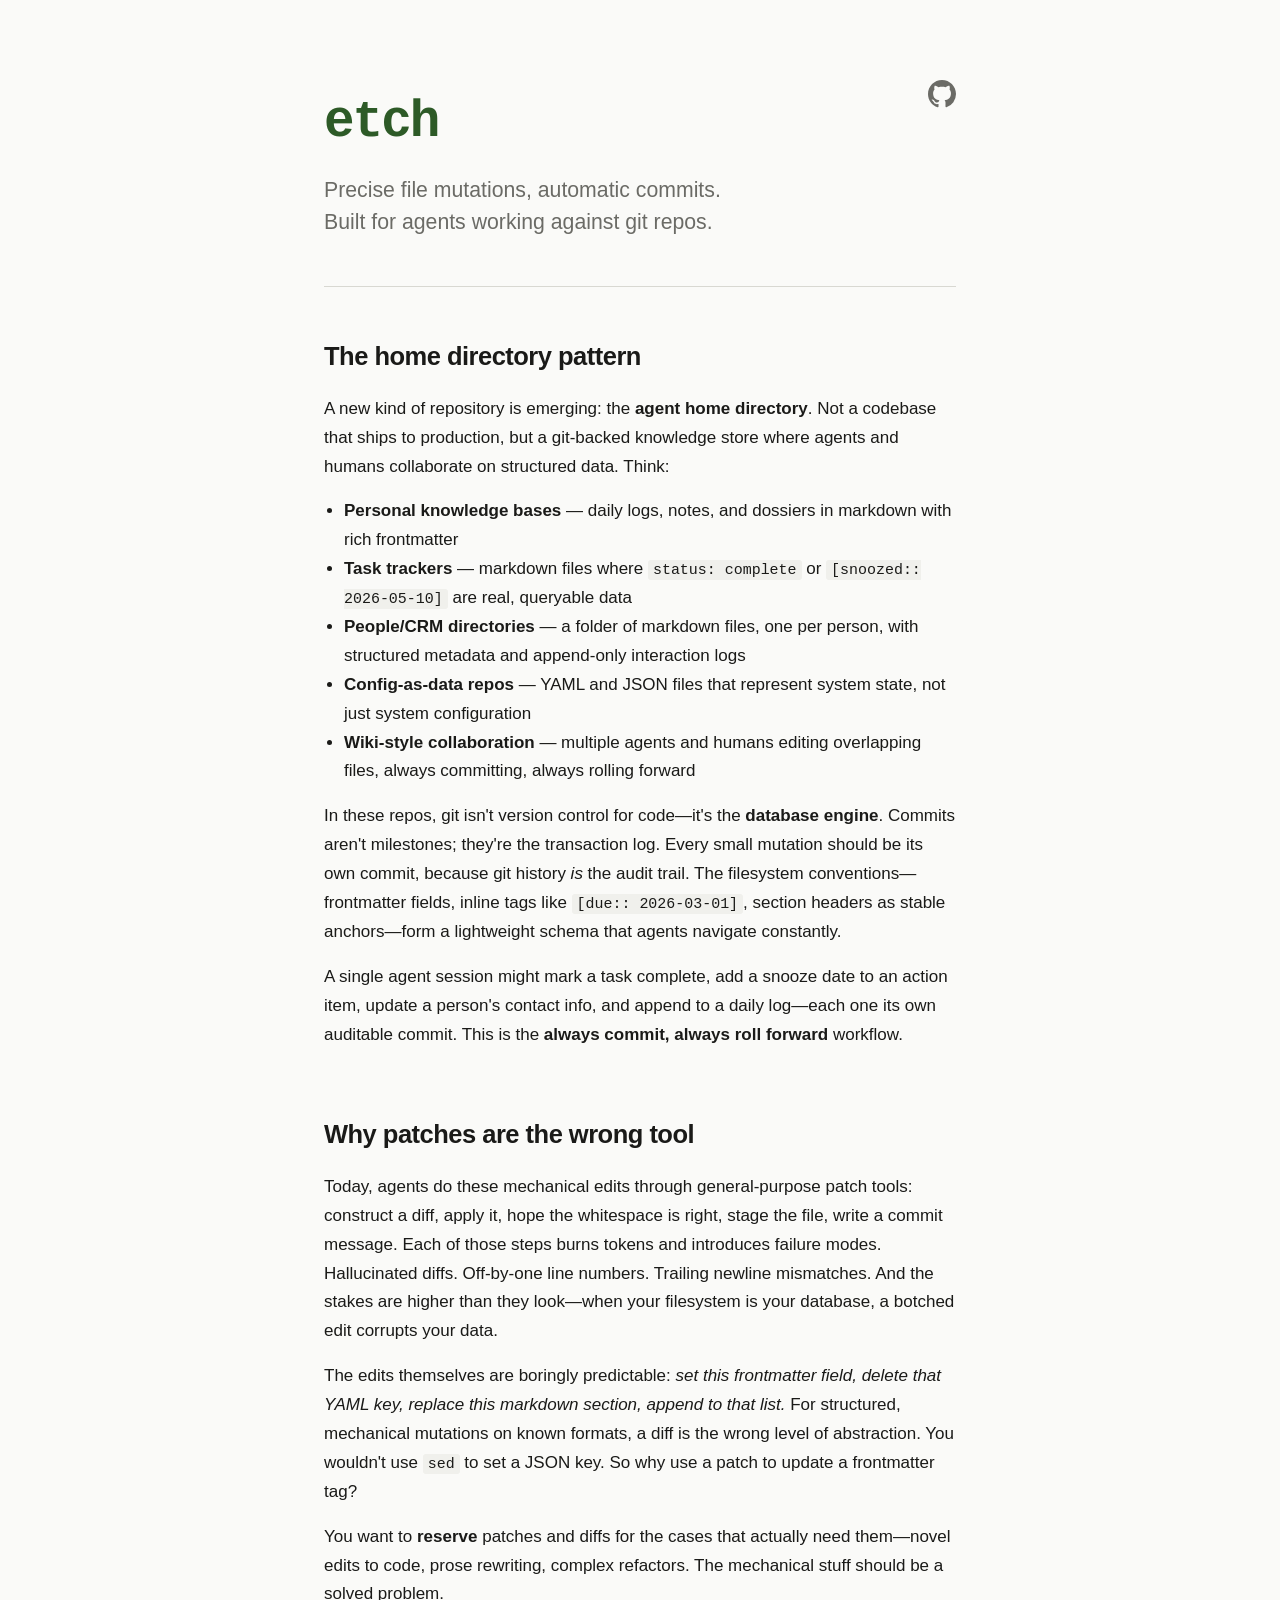
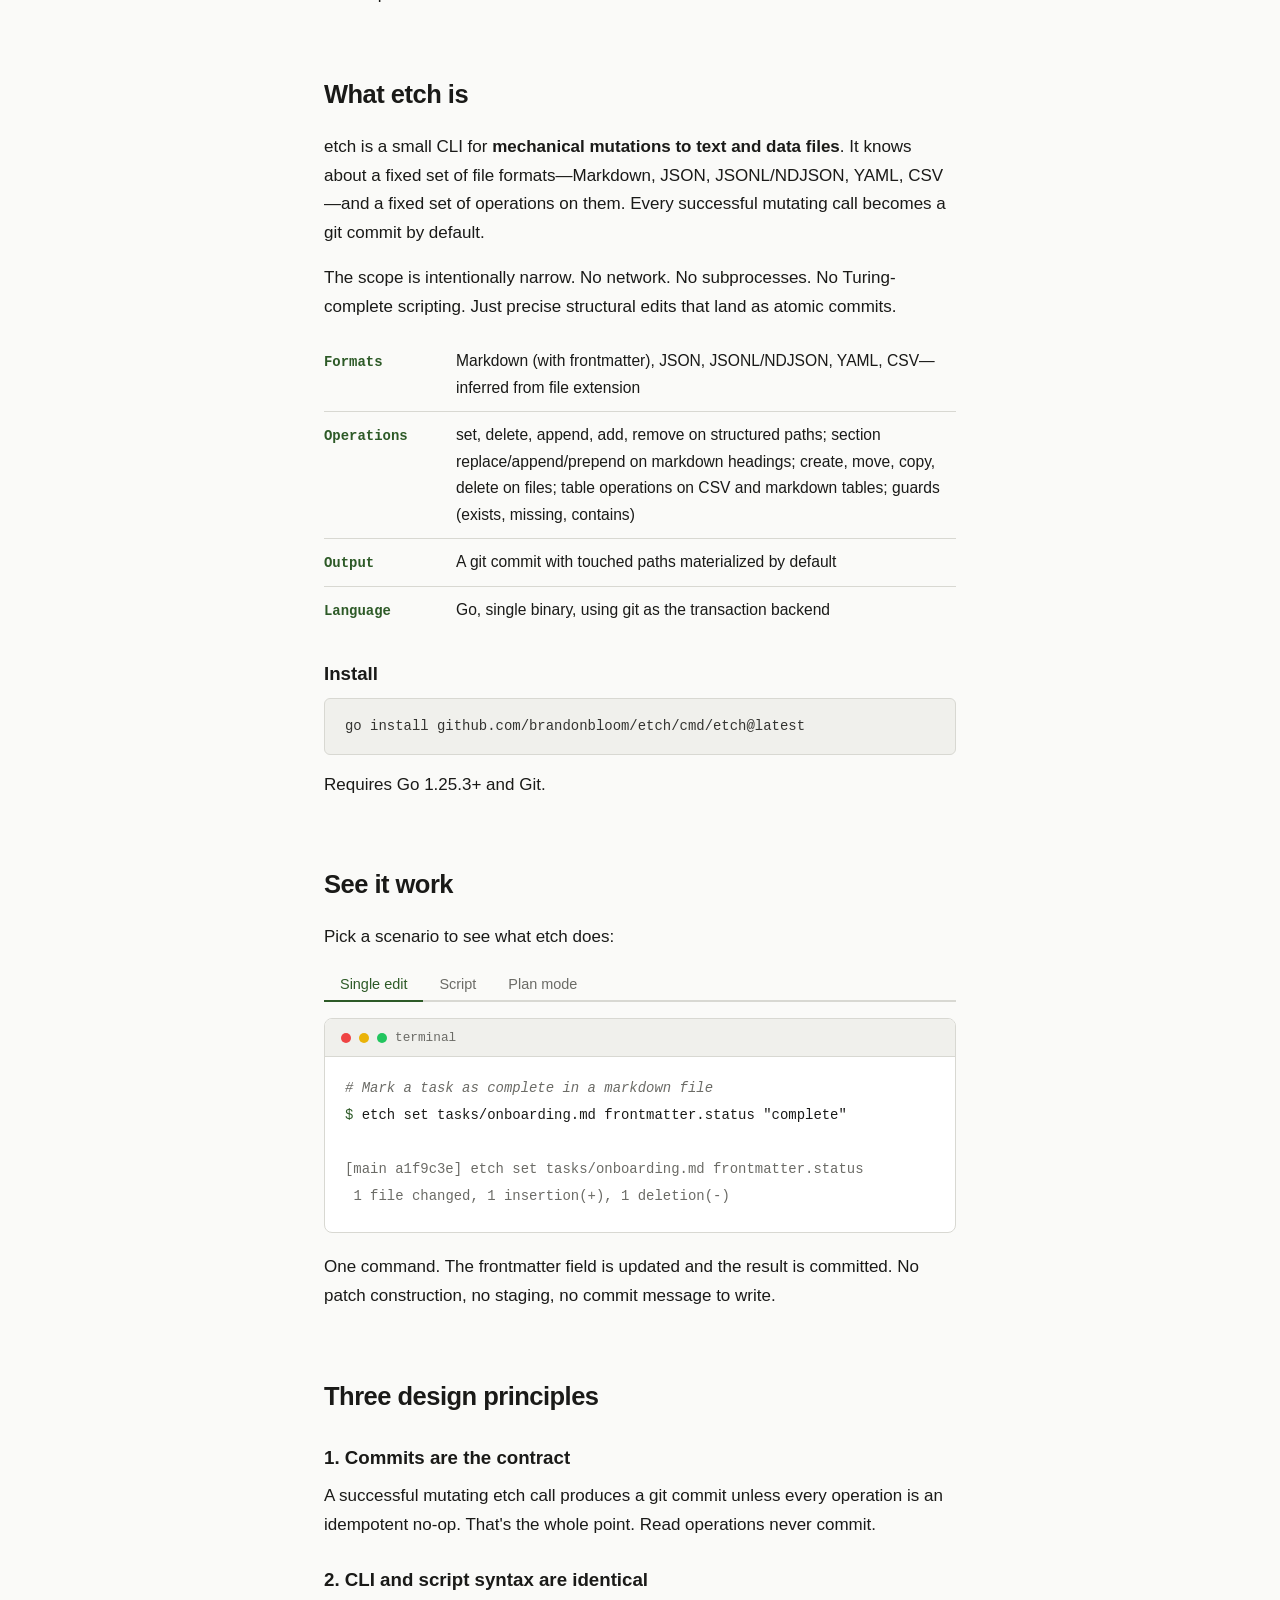
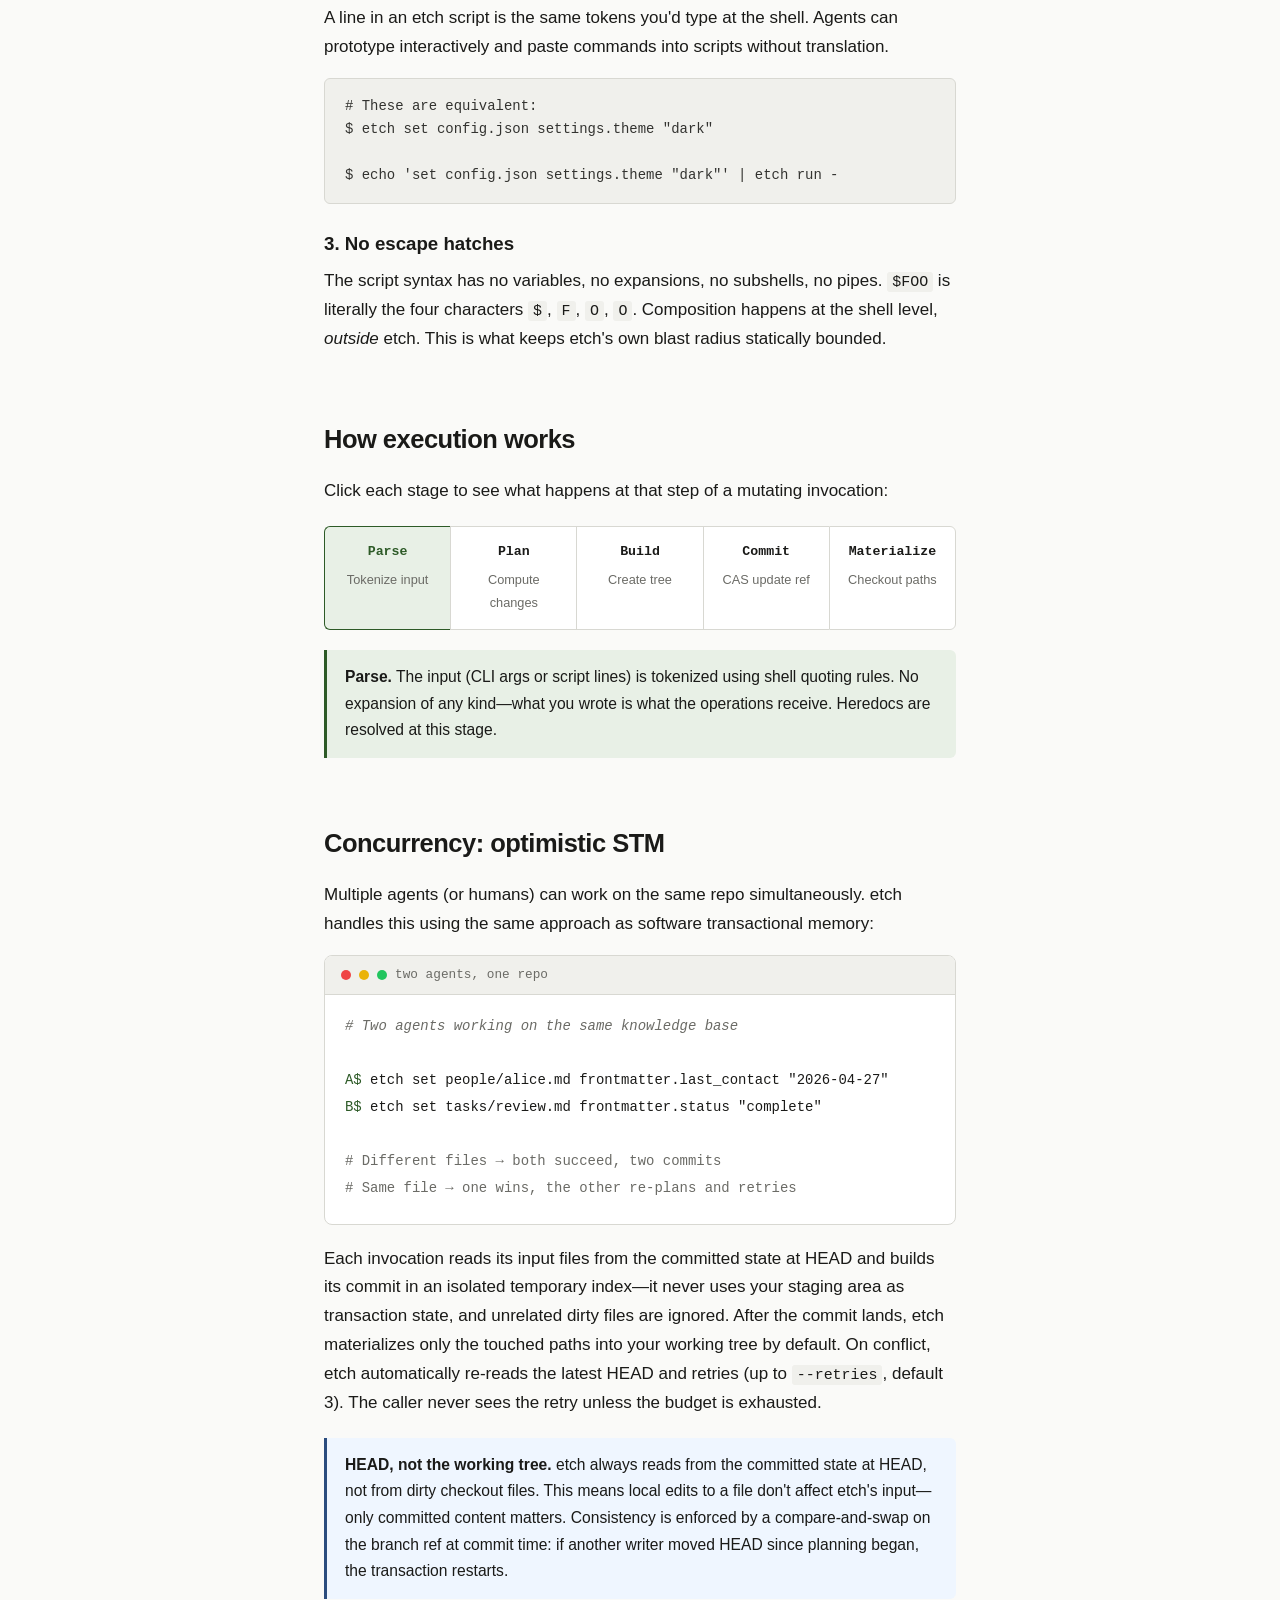
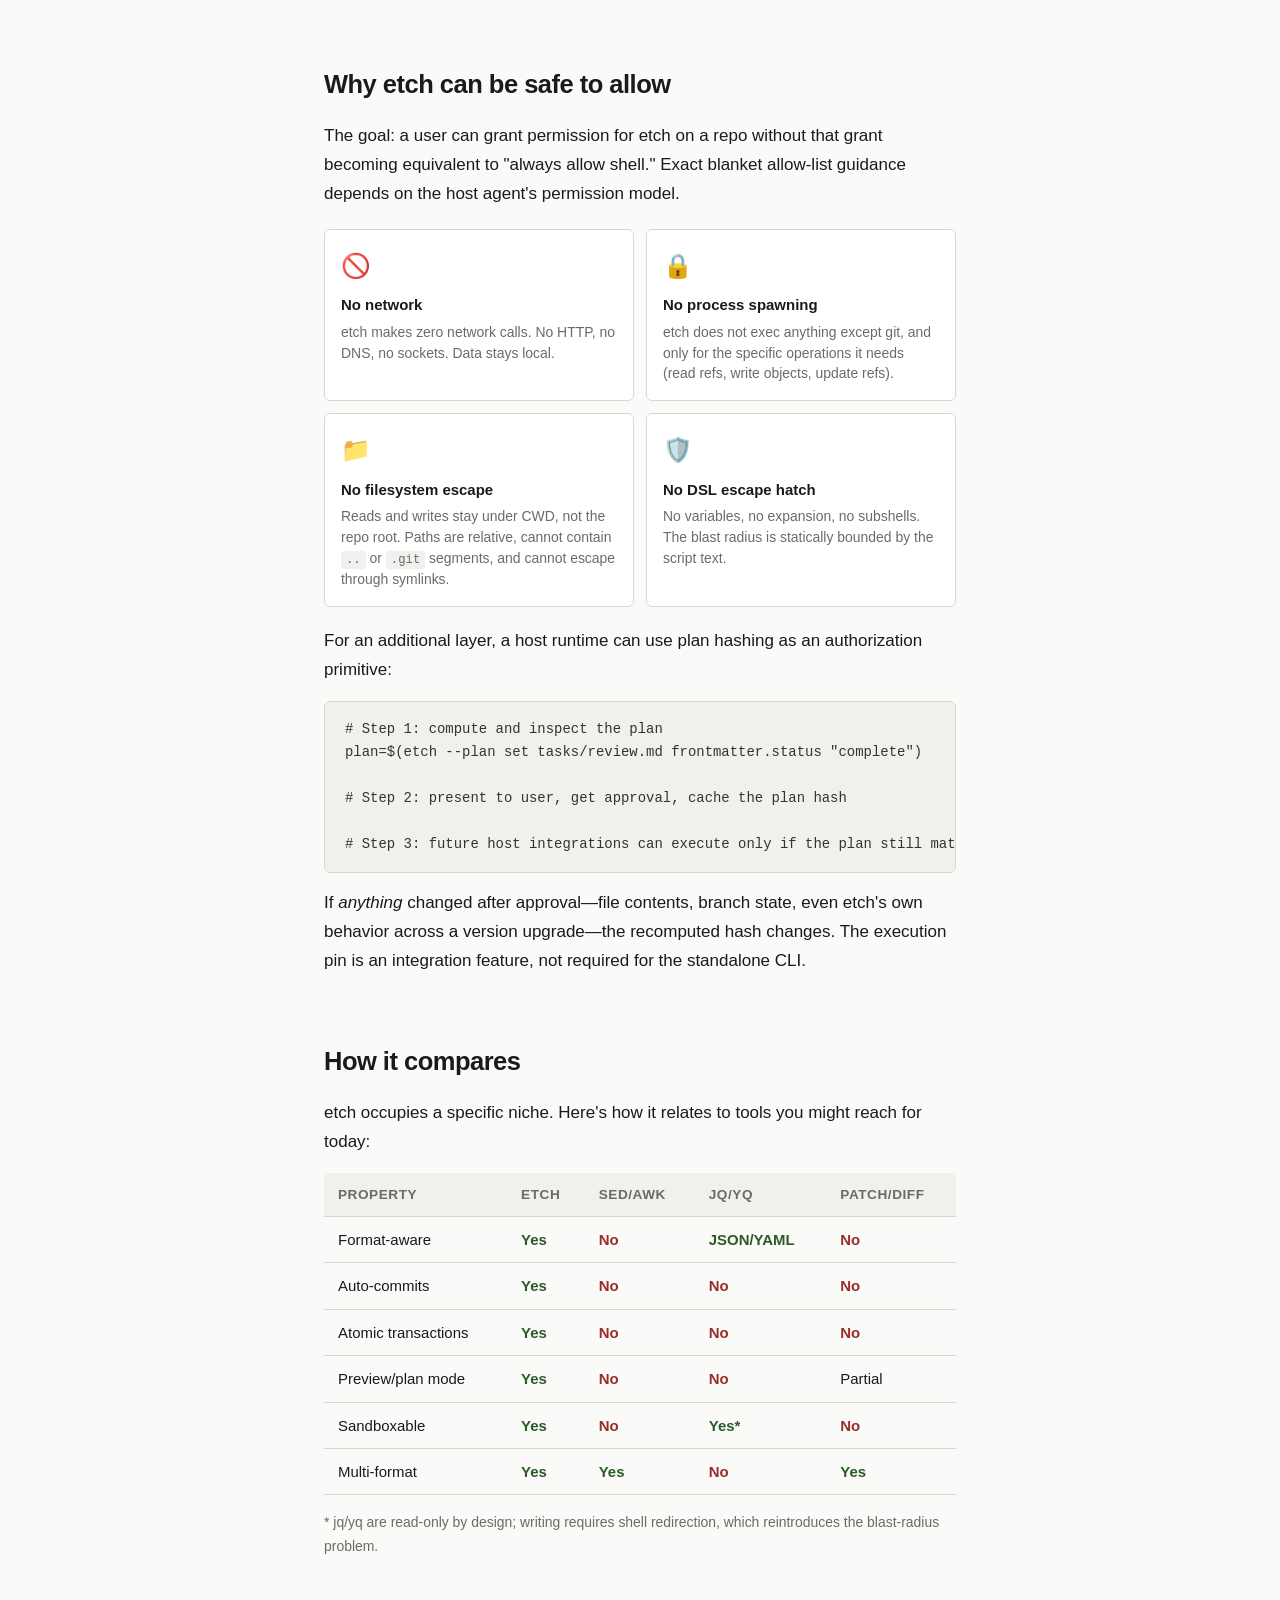
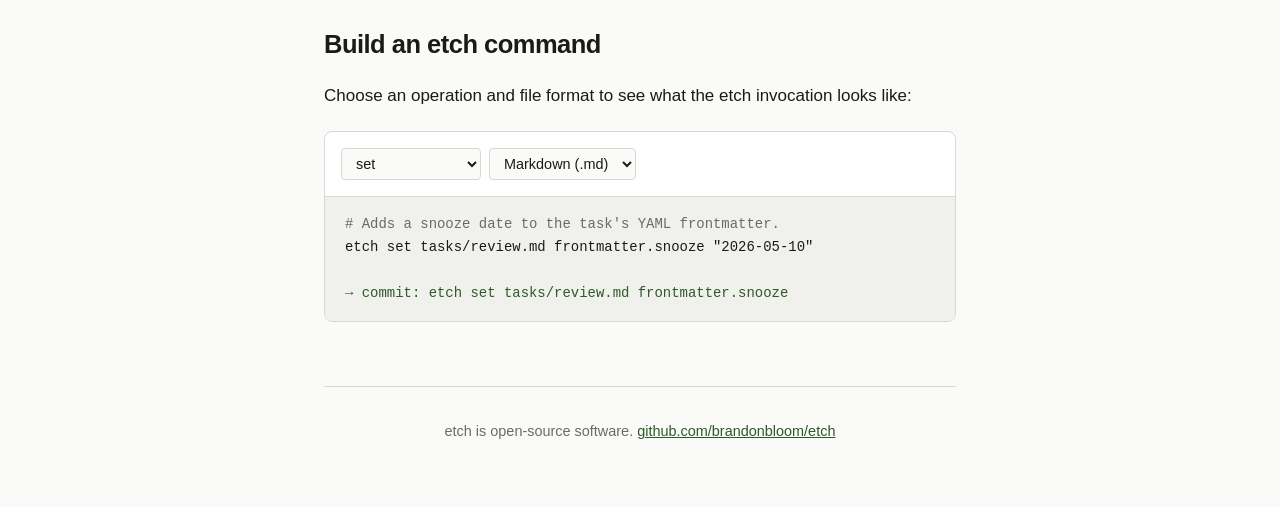
==== commit 95b639de: "Add JSONL append support" ====
--- a/docs/index.html
+++ b/docs/index.html
@@ -461,11 +461,11 @@
 <!-- WHAT IT IS -->
 <section class="reveal">
   <h2>What etch is</h2>
-  <p>etch is a small CLI for <strong>mechanical mutations to text and data files</strong>. It knows about a fixed set of file formats&mdash;Markdown, JSON, YAML, CSV&mdash;and a fixed set of operations on them. Every successful mutating call becomes a git commit by default.</p>
+  <p>etch is a small CLI for <strong>mechanical mutations to text and data files</strong>. It knows about a fixed set of file formats&mdash;Markdown, JSON, JSONL/NDJSON, YAML, CSV&mdash;and a fixed set of operations on them. Every successful mutating call becomes a git commit by default.</p>
   <p>The scope is intentionally narrow. No network. No subprocesses. No Turing-complete scripting. Just precise structural edits that land as atomic commits.</p>
 
   <ul class="kv-list">
-    <li><span class="kv-key">Formats</span><span class="kv-val">Markdown (with frontmatter), JSON, YAML, CSV&mdash;inferred from file extension</span></li>
+    <li><span class="kv-key">Formats</span><span class="kv-val">Markdown (with frontmatter), JSON, JSONL/NDJSON, YAML, CSV&mdash;inferred from file extension</span></li>
     <li><span class="kv-key">Operations</span><span class="kv-val">set, delete, append, add, remove on structured paths; section replace/append/prepend on markdown headings; create, move, copy, delete on files; table operations on CSV and markdown tables; guards (exists, missing, contains)</span></li>
     <li><span class="kv-key">Output</span><span class="kv-val">A git commit with touched paths materialized by default</span></li>
     <li><span class="kv-key">Language</span><span class="kv-val">Go, single binary, using git as the transaction backend</span></li>
@@ -766,6 +766,7 @@
       <select id="builder-format" onchange="updateBuilder()">
         <option value="md">Markdown (.md)</option>
         <option value="json">JSON (.json)</option>
+        <option value="jsonl">JSONL (.jsonl)</option>
         <option value="yaml">YAML (.yaml)</option>
         <option value="csv">CSV (.csv)</option>
       </select>
@@ -817,29 +818,36 @@
   'set-md':    { cmd: 'etch set tasks/review.md frontmatter.snooze "2026-05-10"',   commit: 'etch set tasks/review.md frontmatter.snooze', note: 'Adds a snooze date to the task\'s YAML frontmatter.' },
   'set-json':  { cmd: 'etch set state.json agents.assistant.last_run "2026-04-27"',  commit: 'etch set state.json agents.assistant.last_run', note: 'Navigates the JSON structure and sets the nested key.' },
   'set-yaml':  { cmd: 'etch set config.yaml feeds.daily_digest.enabled true',        commit: 'etch set config.yaml feeds.daily_digest.enabled', note: 'Sets a value in the YAML file, preserving structure.' },
+  'set-jsonl': { cmd: '# JSONL is append-only.\n# Use append to add a record:\netch append events.jsonl \'{"kind":"prompt"}\'', commit: 'etch append events.jsonl {"kind":"prompt"}', note: 'JSONL logs do not have selectors; records are appended one line at a time.' },
   'set-csv':   { cmd: 'etch table set data.csv status=open,status done',               commit: 'etch table set data.csv status=open,status', note: 'Sets the status column to "done" for the row where status is "open".' },
   'delete-md': { cmd: 'etch delete tasks/review.md frontmatter.draft',               commit: 'etch delete tasks/review.md frontmatter.draft', note: 'Removes the "draft" key from the markdown file\'s frontmatter.' },
   'delete-json': { cmd: 'etch delete state.json cache.stale_entry',                  commit: 'etch delete state.json cache.stale_entry', note: 'Removes the key from the JSON object.' },
   'delete-yaml': { cmd: 'etch delete config.yaml old.unused_key',                    commit: 'etch delete config.yaml old.unused_key', note: 'Removes the key from the YAML file.' },
+  'delete-jsonl': { cmd: '# JSONL delete is out of scope.\n# Use append-only event records instead.', commit: 'none', note: 'JSONL support is intentionally append-only.' },
   'delete-csv':  { cmd: 'etch table row delete data.csv status=closed',                commit: 'etch table row delete data.csv status=closed', note: 'Deletes the row where status equals "closed".' },
   'append-md': { cmd: 'etch append people/alice.md frontmatter.tags \'"vip"\'',      commit: 'etch append people/alice.md frontmatter.tags', note: 'Appends a tag to the list in the dossier\'s frontmatter.' },
   'append-json': { cmd: 'etch append log.json entries \'{"date":"2026-04-27","event":"sync"}\'', commit: 'etch append log.json entries', note: 'Appends an object to a JSON array.' },
+  'append-jsonl': { cmd: 'etch append events.jsonl \'{"date":"2026-05-02","event":"sync"}\'', commit: 'etch append events.jsonl {"date":"2026-05-02","event":"sync"}', note: 'Appends one compact JSON record to the event log.' },
   'append-yaml': { cmd: 'etch append config.yaml plugins \'"analytics"\'',           commit: 'etch append config.yaml plugins', note: 'Appends to a YAML sequence.' },
   'append-csv':  { cmd: 'etch table row append data.csv \'{"id":"3","status":"open"}\'', commit: 'etch table row append data.csv', note: 'Appends a row to the CSV table.' },
   'add-md':    { cmd: 'etch add people/alice.md frontmatter.tags \'"vip"\'',          commit: 'etch add people/alice.md frontmatter.tags', note: 'Ensures the tag is in the array, no-op if already present.' },
   'add-json':  { cmd: 'etch add config.json features \'"dark-mode"\'',              commit: 'etch add config.json features', note: 'Ensures "dark-mode" is in the array; idempotent.' },
+  'add-jsonl': { cmd: '# JSONL add is out of scope.\n# Duplicate events can be meaningful, so use append.', commit: 'none', note: 'JSONL event logs are non-idempotent append-only streams.' },
   'add-yaml':  { cmd: 'etch add config.yaml plugins \'"analytics"\'',               commit: 'etch add config.yaml plugins', note: 'Ensures "analytics" is in the sequence; idempotent.' },
   'add-csv':   { cmd: 'etch table column add data.csv priority --default medium',      commit: 'etch table column add data.csv priority', note: 'Adds a "priority" column with a default value; no-op if already present.' },
   'remove-md': { cmd: 'etch remove people/alice.md frontmatter.tags \'"vip"\'',       commit: 'etch remove people/alice.md frontmatter.tags', note: 'Removes "vip" from the tags array if present.' },
   'remove-json': { cmd: 'etch remove config.json features \'"dark-mode"\'',         commit: 'etch remove config.json features', note: 'Removes "dark-mode" from the array if present.' },
+  'remove-jsonl': { cmd: '# JSONL remove is out of scope.\n# Repair workflows should use ordinary file edits.', commit: 'none', note: 'JSONL support does not rewrite addressed records.' },
   'remove-yaml': { cmd: 'etch remove config.yaml plugins \'"analytics"\'',          commit: 'etch remove config.yaml plugins', note: 'Removes "analytics" from the sequence if present.' },
   'remove-csv':  { cmd: 'etch table column delete data.csv legacy_field',              commit: 'etch table column delete data.csv legacy_field', note: 'Deletes the "legacy_field" column from the CSV.' },
   'section-replace-md': { cmd: 'etch section replace people/alice.md "## Notes" <<EOF\nDiscussed project timeline. Agreed on May deadline.\nEOF', commit: 'etch section replace people/alice.md "## Notes"', note: 'Replaces everything under ## Notes until the next heading of equal or higher level.' },
   'section-replace-json': { cmd: '# section replace is a markdown operation.\n# For JSON, use set with the target path instead:\netch set state.json status.block \'{"key": "value"}\'', commit: 'etch set state.json status.block', note: 'Section replacement is a markdown concept. For structured formats, use set.' },
+  'section-replace-jsonl': { cmd: '# section replace is a markdown operation.\n# JSONL support is append-only:\netch append events.jsonl \'{"kind":"note"}\'', commit: 'etch append events.jsonl {"kind":"note"}', note: 'Section replacement is a markdown concept.' },
   'section-replace-yaml': { cmd: '# section replace is a markdown operation.\n# For YAML, use set with the target path instead:\netch set config.yaml settings.block \'{"key": "value"}\'', commit: 'etch set config.yaml settings.block', note: 'Section replacement is a markdown concept. For structured formats, use set.' },
   'section-replace-csv': { cmd: '# section replace is a markdown operation.\n# For CSV, use table operations instead:\netch table set data.csv all,status done', commit: 'etch table set data.csv all,status', note: 'Section replacement is a markdown concept. For CSV, use table operations.' },
   'create-md':   { cmd: 'etch create people/bob.md',                                  commit: 'etch create people/bob.md', note: 'Creates a new empty markdown file. Fails if the file already exists.' },
   'create-json': { cmd: 'etch create state.json',                                     commit: 'etch create state.json', note: 'Creates a new JSON file with default content {}. Fails if it already exists.' },
+  'create-jsonl': { cmd: 'etch create events.jsonl',                                  commit: 'etch create events.jsonl ""', note: 'Creates an empty event log. Append also creates a missing JSONL target.' },
   'create-yaml': { cmd: 'etch create config.yaml',                                    commit: 'etch create config.yaml', note: 'Creates a new YAML file with default content {}. Fails if it already exists.' },
   'create-csv':  { cmd: 'etch create data.csv',                                       commit: 'etch create data.csv', note: 'Creates a new empty CSV file. Fails if it already exists.' },
 };
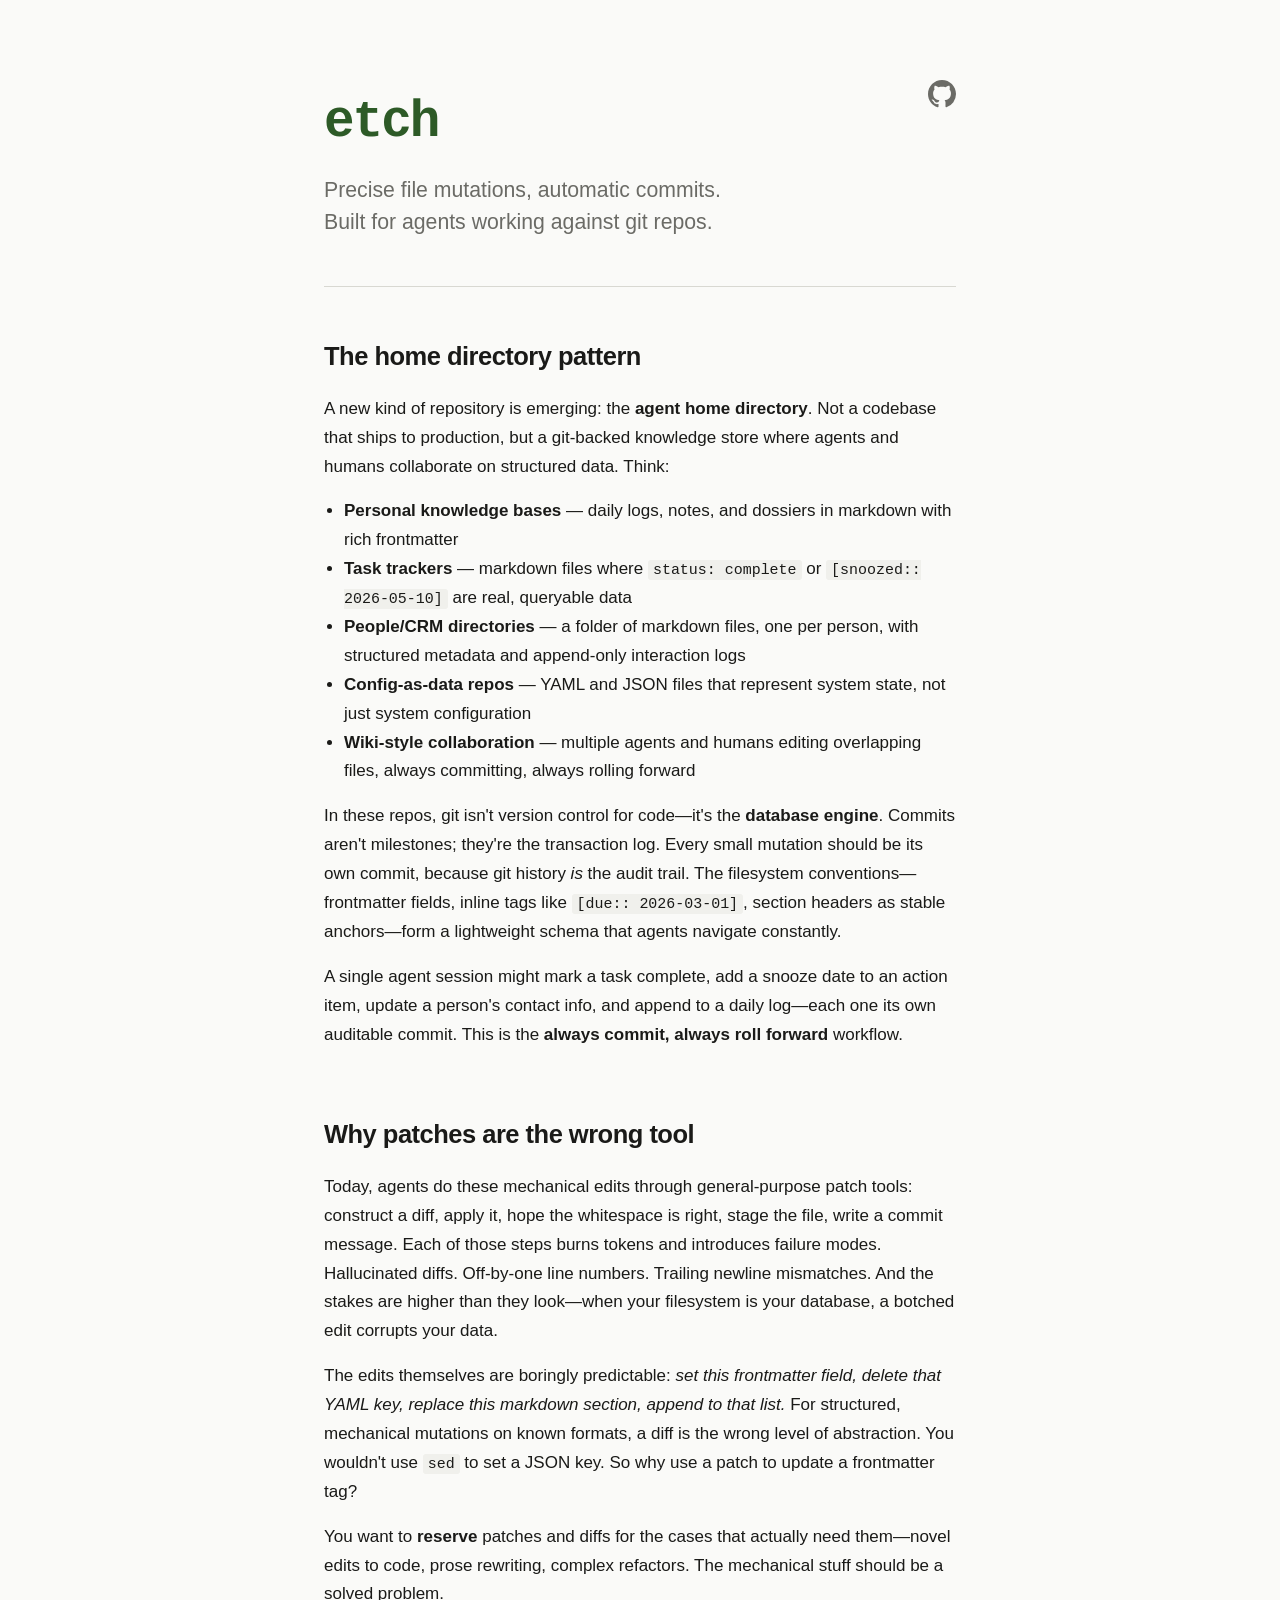
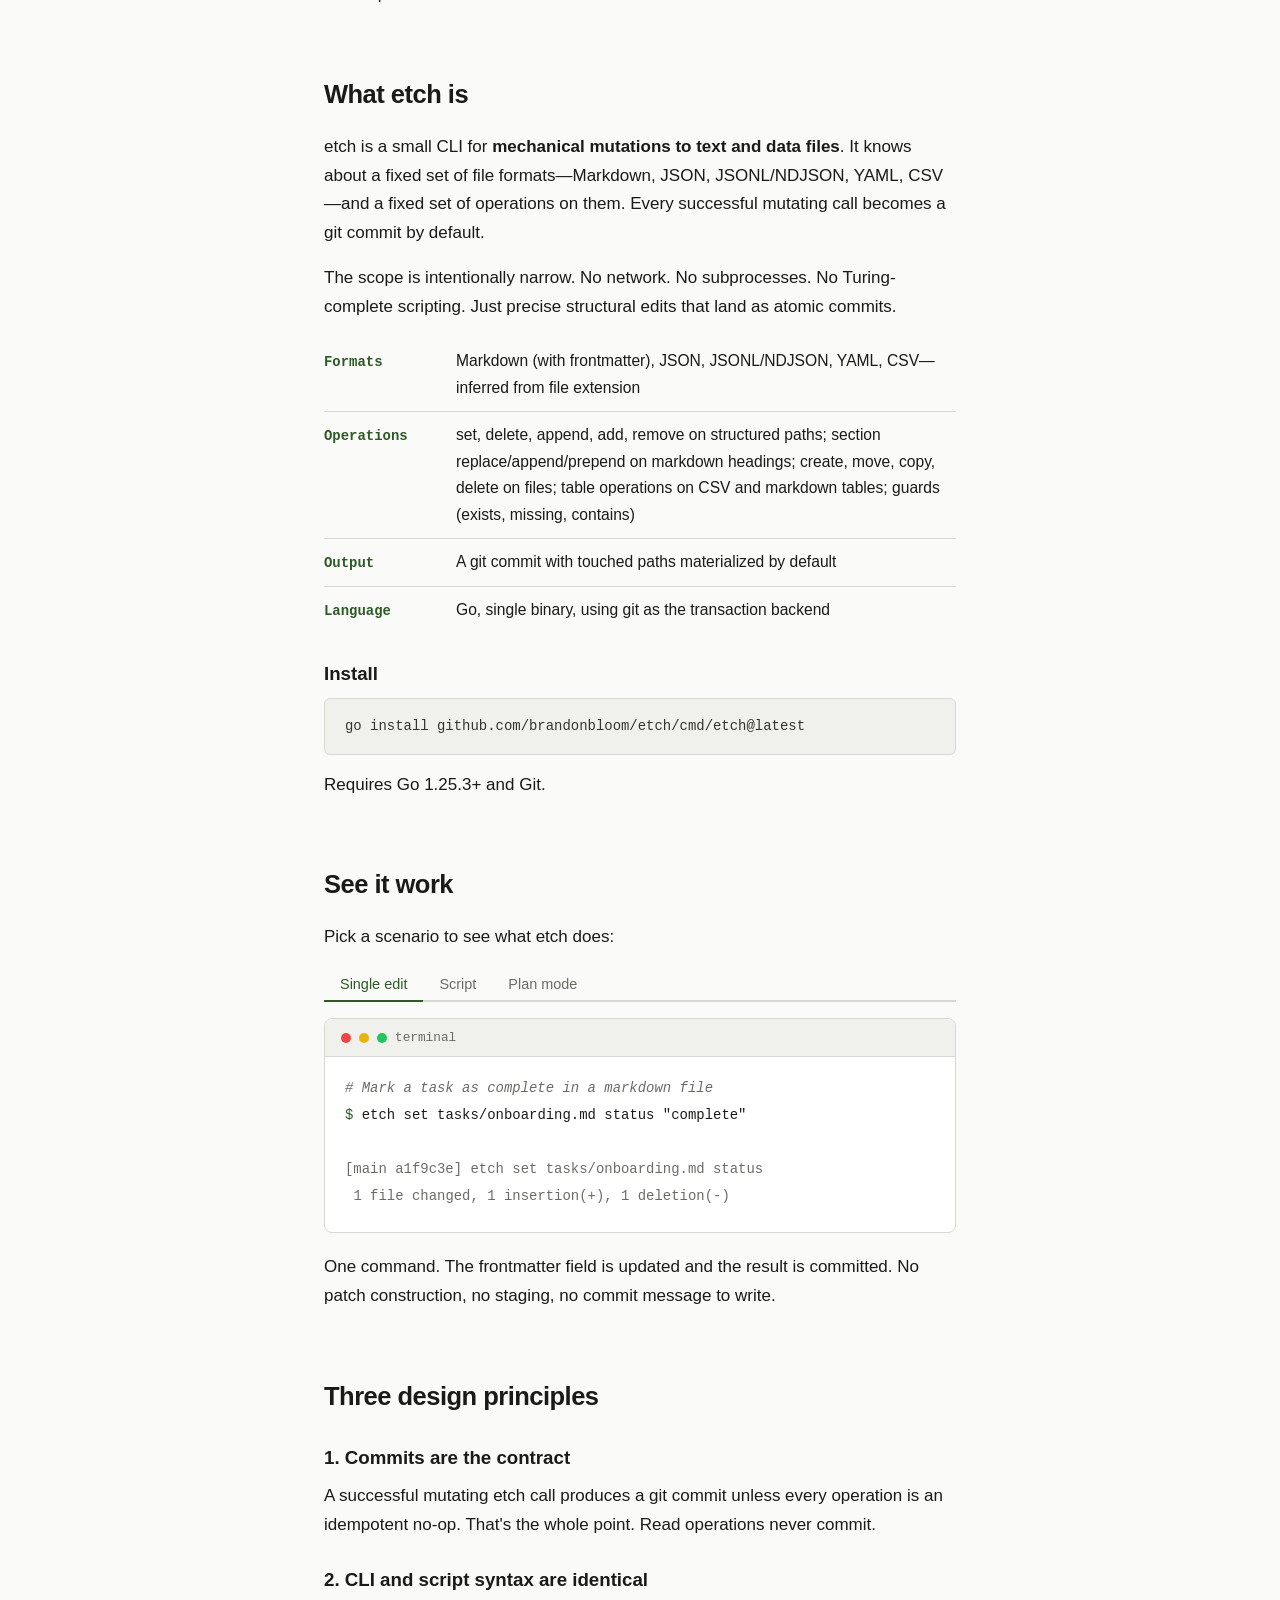
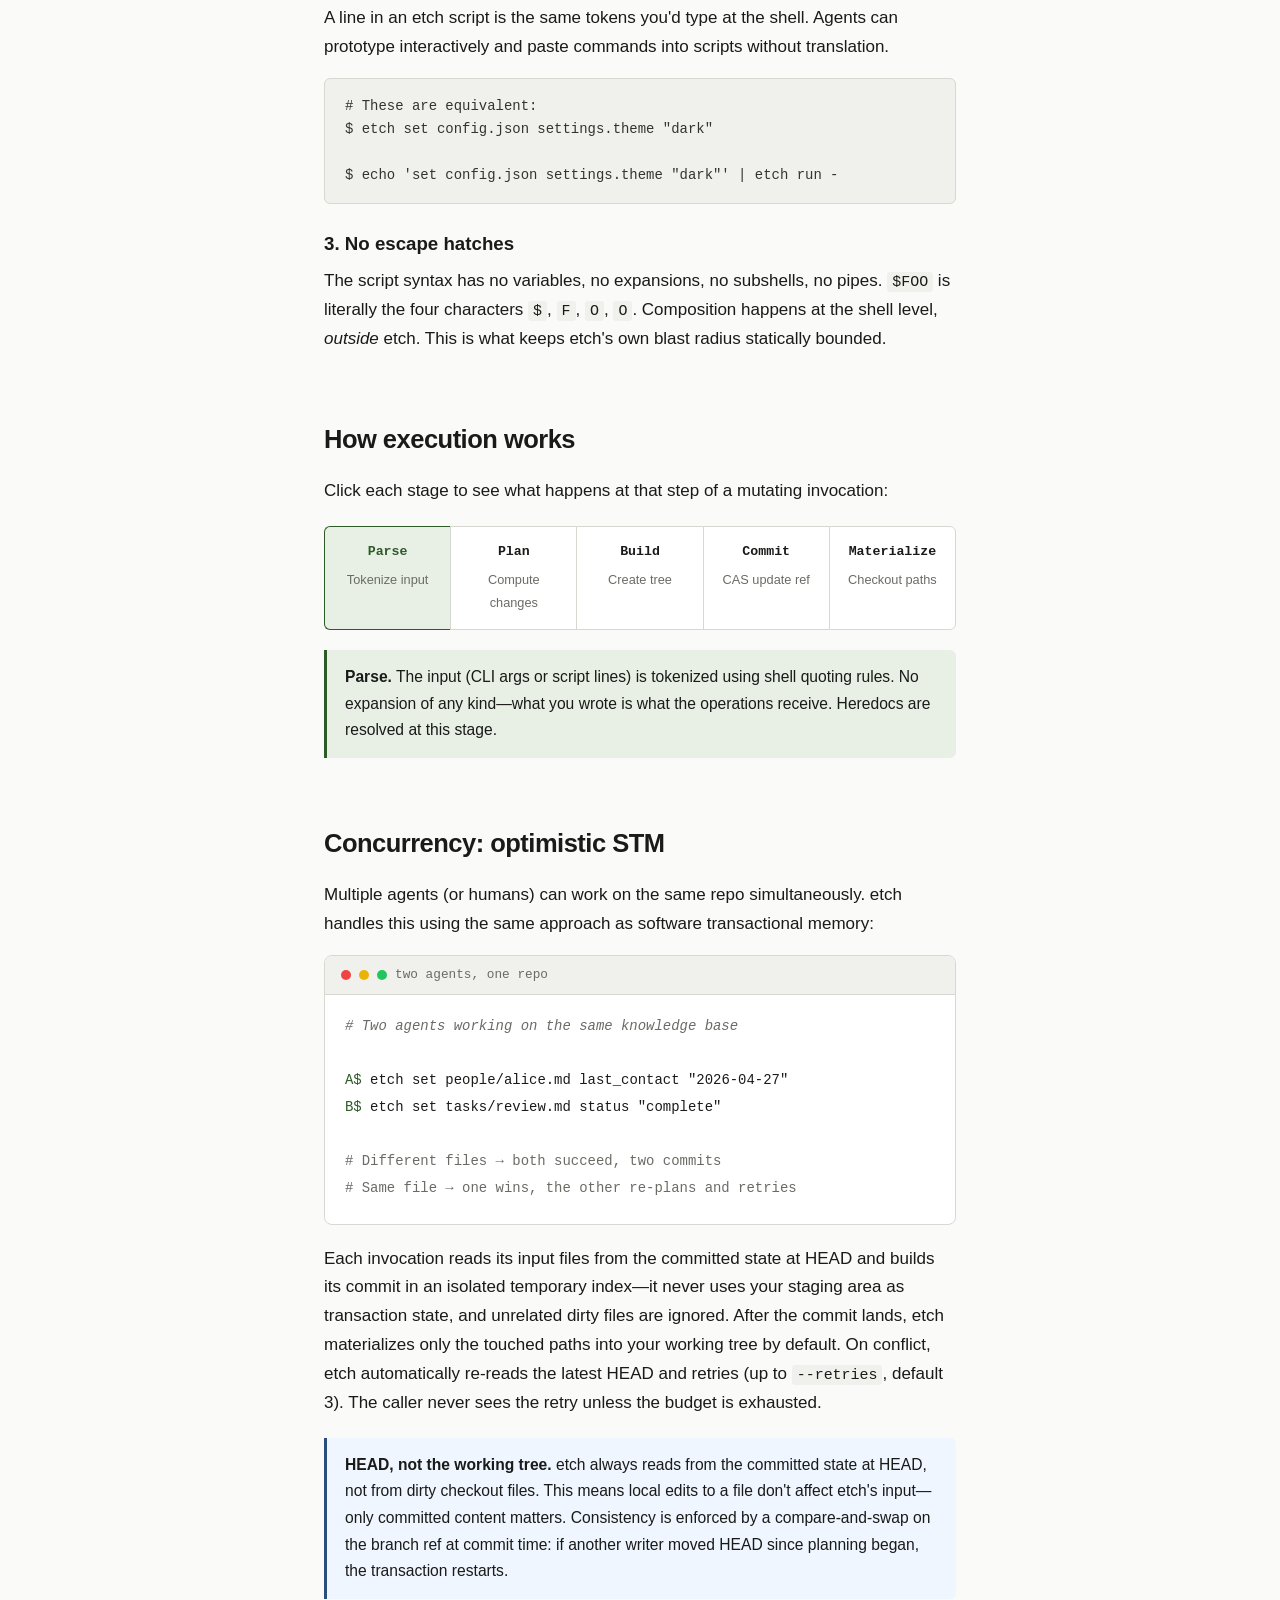
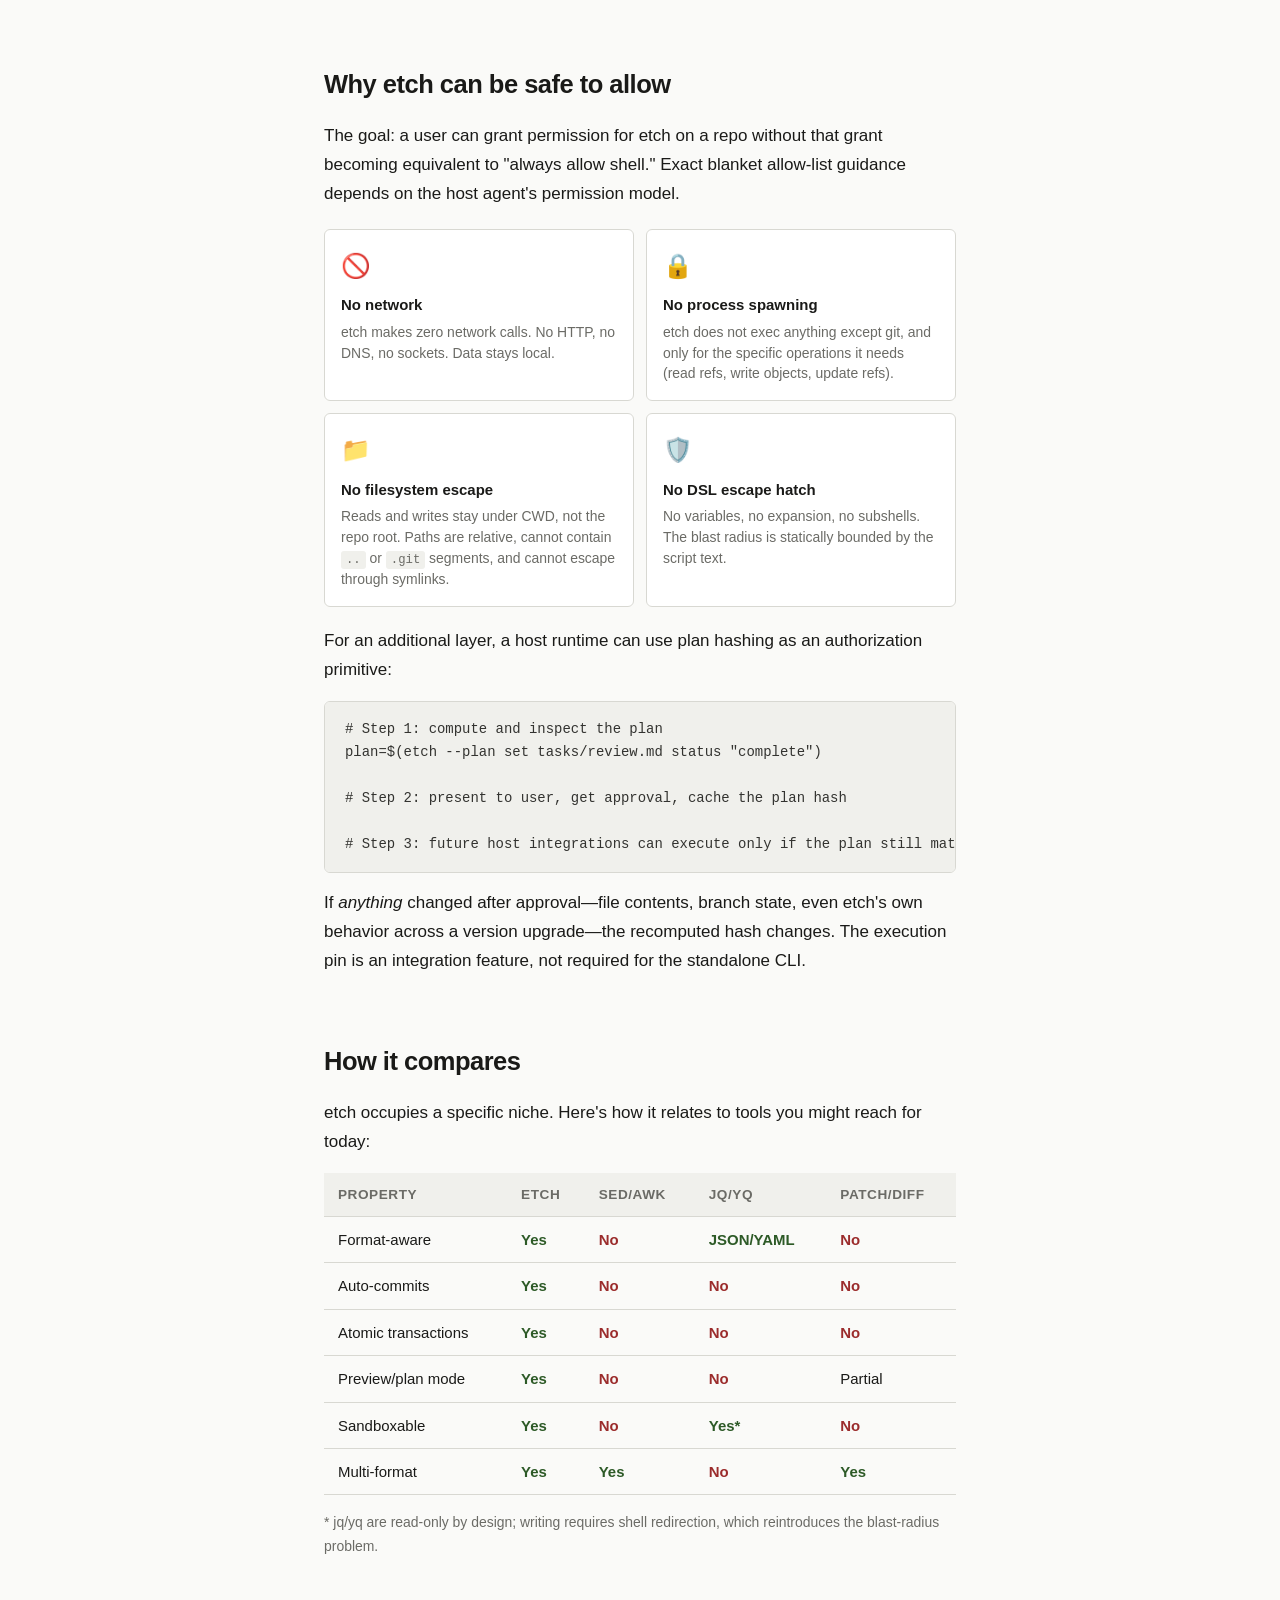
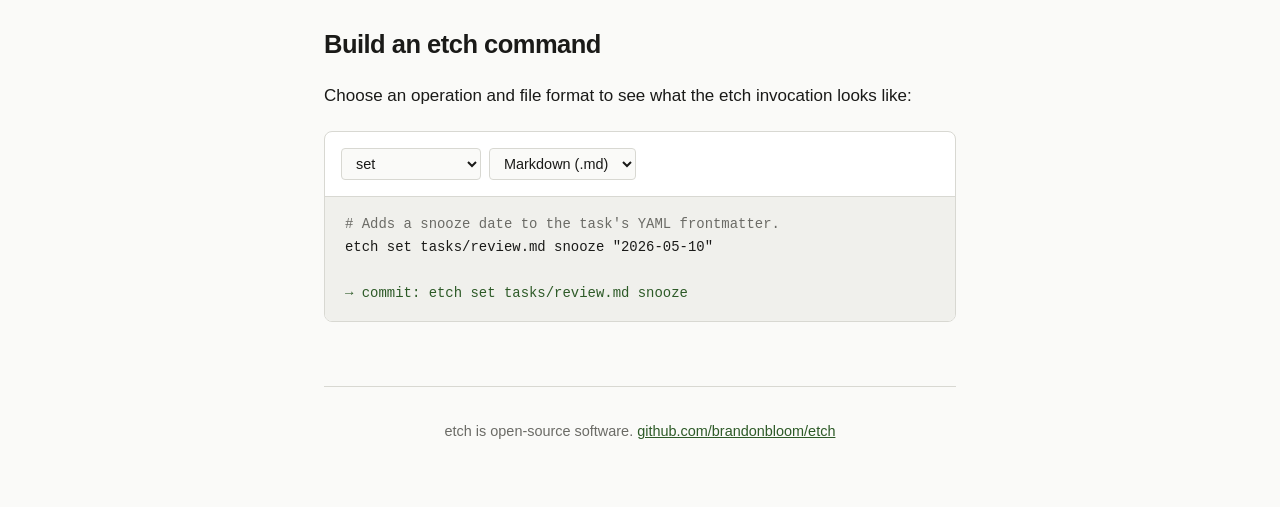
==== commit d8acc3f7: "Implement Markdown inline fields" ====
--- a/docs/index.html
+++ b/docs/index.html
@@ -495,9 +495,9 @@
       </div>
       <div class="demo-body" id="demo-single-body">
         <div class="line"><span class="comment"># Mark a task as complete in a markdown file</span></div>
-        <div class="line"><span class="prompt">$</span> etch set tasks/onboarding.md frontmatter.status "complete"</div>
+        <div class="line"><span class="prompt">$</span> etch set tasks/onboarding.md status "complete"</div>
         <div class="line">&nbsp;</div>
-        <div class="line"><span class="output">[main a1f9c3e] etch set tasks/onboarding.md frontmatter.status</span></div>
+        <div class="line"><span class="output">[main a1f9c3e] etch set tasks/onboarding.md status</span></div>
         <div class="line"><span class="output"> 1 file changed, 1 insertion(+), 1 deletion(-)</span></div>
       </div>
     </div>
@@ -513,9 +513,9 @@
       <div class="demo-body">
         <div class="line"><span class="comment"># Snooze an action item and update its tracking metadata</span></div>
         <div class="line"><span class="prompt">$</span> etch run - &lt;&lt;'SCRIPT'</div>
-        <div class="line">set tasks/review-proposal.md frontmatter.snooze "2026-05-10"</div>
-        <div class="line">set tasks/review-proposal.md frontmatter.status "deferred"</div>
-        <div class="line">append people/alice.md frontmatter.tags '"pending-review"'</div>
+        <div class="line">set tasks/review-proposal.md snooze "2026-05-10"</div>
+        <div class="line">set tasks/review-proposal.md status "deferred"</div>
+        <div class="line">append people/alice.md tags '"pending-review"'</div>
         <div class="line">section replace log/2026-04-27.md "## Activity" &lt;&lt;EOF</div>
         <div class="line">- Deferred proposal review to May 10</div>
         <div class="line">- Added pending-review tag to Alice's dossier</div>
@@ -537,7 +537,7 @@
       </div>
       <div class="demo-body">
         <div class="line"><span class="comment"># Get the canonical JSON plan, without writing anything</span></div>
-        <div class="line"><span class="prompt">$</span> etch --plan set tasks/review.md frontmatter.status "complete"</div>
+        <div class="line"><span class="prompt">$</span> etch --plan set tasks/review.md status "complete"</div>
         <div class="line">&nbsp;</div>
         <div class="line"><span class="output">{</span></div>
         <div class="line"><span class="output">  "$schema": "https://brandonbloom.github.io/etch/schemas/2026-04/plan.schema.json",</span></div>
@@ -559,7 +559,7 @@
         <div class="line"><span class="output">    }</span></div>
         <div class="line"><span class="output">  },</span></div>
         <div class="line"><span class="output">  "tree": "f4a8b12...",</span></div>
-        <div class="line"><span class="output">  "commit": { "message": "etch set tasks/review.md frontmatter.status" }</span></div>
+        <div class="line"><span class="output">  "commit": { "message": "etch set tasks/review.md status" }</span></div>
         <div class="line"><span class="output">}</span></div>
       </div>
     </div>
@@ -631,8 +631,8 @@
     <div class="demo-body" id="concurrency-demo">
       <div class="line"><span class="comment"># Two agents working on the same knowledge base</span></div>
       <div class="line">&nbsp;</div>
-      <div class="line"><span class="prompt">A$</span> etch set people/alice.md frontmatter.last_contact "2026-04-27"</div>
-      <div class="line"><span class="prompt">B$</span> etch set tasks/review.md frontmatter.status "complete"</div>
+      <div class="line"><span class="prompt">A$</span> etch set people/alice.md last_contact "2026-04-27"</div>
+      <div class="line"><span class="prompt">B$</span> etch set tasks/review.md status "complete"</div>
       <div class="line">&nbsp;</div>
       <div class="line"><span class="output"># Different files &rarr; both succeed, two commits</span></div>
       <div class="line"><span class="output"># Same file &rarr; one wins, the other re-plans and retries</span></div>
@@ -676,7 +676,7 @@
 
   <p>For an additional layer, a host runtime can use plan hashing as an authorization primitive:</p>
   <pre><code># Step 1: compute and inspect the plan
-plan=$(etch --plan set tasks/review.md frontmatter.status "complete")
+plan=$(etch --plan set tasks/review.md status "complete")
 
 # Step 2: present to user, get approval, cache the plan hash
 
@@ -815,27 +815,27 @@
 
 // --- Builder ---
 const examples = {
-  'set-md':    { cmd: 'etch set tasks/review.md frontmatter.snooze "2026-05-10"',   commit: 'etch set tasks/review.md frontmatter.snooze', note: 'Adds a snooze date to the task\'s YAML frontmatter.' },
+  'set-md':    { cmd: 'etch set tasks/review.md snooze "2026-05-10"',   commit: 'etch set tasks/review.md snooze', note: 'Adds a snooze date to the task\'s YAML frontmatter.' },
   'set-json':  { cmd: 'etch set state.json agents.assistant.last_run "2026-04-27"',  commit: 'etch set state.json agents.assistant.last_run', note: 'Navigates the JSON structure and sets the nested key.' },
   'set-yaml':  { cmd: 'etch set config.yaml feeds.daily_digest.enabled true',        commit: 'etch set config.yaml feeds.daily_digest.enabled', note: 'Sets a value in the YAML file, preserving structure.' },
   'set-jsonl': { cmd: '# JSONL is append-only.\n# Use append to add a record:\netch append events.jsonl \'{"kind":"prompt"}\'', commit: 'etch append events.jsonl {"kind":"prompt"}', note: 'JSONL logs do not have selectors; records are appended one line at a time.' },
   'set-csv':   { cmd: 'etch table set data.csv status=open,status done',               commit: 'etch table set data.csv status=open,status', note: 'Sets the status column to "done" for the row where status is "open".' },
-  'delete-md': { cmd: 'etch delete tasks/review.md frontmatter.draft',               commit: 'etch delete tasks/review.md frontmatter.draft', note: 'Removes the "draft" key from the markdown file\'s frontmatter.' },
+  'delete-md': { cmd: 'etch delete tasks/review.md draft',               commit: 'etch delete tasks/review.md draft', note: 'Removes the "draft" key from the markdown file\'s frontmatter.' },
   'delete-json': { cmd: 'etch delete state.json cache.stale_entry',                  commit: 'etch delete state.json cache.stale_entry', note: 'Removes the key from the JSON object.' },
   'delete-yaml': { cmd: 'etch delete config.yaml old.unused_key',                    commit: 'etch delete config.yaml old.unused_key', note: 'Removes the key from the YAML file.' },
   'delete-jsonl': { cmd: '# JSONL delete is out of scope.\n# Use append-only event records instead.', commit: 'none', note: 'JSONL support is intentionally append-only.' },
   'delete-csv':  { cmd: 'etch table row delete data.csv status=closed',                commit: 'etch table row delete data.csv status=closed', note: 'Deletes the row where status equals "closed".' },
-  'append-md': { cmd: 'etch append people/alice.md frontmatter.tags \'"vip"\'',      commit: 'etch append people/alice.md frontmatter.tags', note: 'Appends a tag to the list in the dossier\'s frontmatter.' },
+  'append-md': { cmd: 'etch append people/alice.md tags \'"vip"\'',      commit: 'etch append people/alice.md tags', note: 'Appends a tag to the list in the dossier\'s frontmatter.' },
   'append-json': { cmd: 'etch append log.json entries \'{"date":"2026-04-27","event":"sync"}\'', commit: 'etch append log.json entries', note: 'Appends an object to a JSON array.' },
   'append-jsonl': { cmd: 'etch append events.jsonl \'{"date":"2026-05-02","event":"sync"}\'', commit: 'etch append events.jsonl {"date":"2026-05-02","event":"sync"}', note: 'Appends one compact JSON record to the event log.' },
   'append-yaml': { cmd: 'etch append config.yaml plugins \'"analytics"\'',           commit: 'etch append config.yaml plugins', note: 'Appends to a YAML sequence.' },
   'append-csv':  { cmd: 'etch table row append data.csv \'{"id":"3","status":"open"}\'', commit: 'etch table row append data.csv', note: 'Appends a row to the CSV table.' },
-  'add-md':    { cmd: 'etch add people/alice.md frontmatter.tags \'"vip"\'',          commit: 'etch add people/alice.md frontmatter.tags', note: 'Ensures the tag is in the array, no-op if already present.' },
+  'add-md':    { cmd: 'etch add people/alice.md tags \'"vip"\'',          commit: 'etch add people/alice.md tags', note: 'Ensures the tag is in the array, no-op if already present.' },
   'add-json':  { cmd: 'etch add config.json features \'"dark-mode"\'',              commit: 'etch add config.json features', note: 'Ensures "dark-mode" is in the array; idempotent.' },
   'add-jsonl': { cmd: '# JSONL add is out of scope.\n# Duplicate events can be meaningful, so use append.', commit: 'none', note: 'JSONL event logs are non-idempotent append-only streams.' },
   'add-yaml':  { cmd: 'etch add config.yaml plugins \'"analytics"\'',               commit: 'etch add config.yaml plugins', note: 'Ensures "analytics" is in the sequence; idempotent.' },
   'add-csv':   { cmd: 'etch table column add data.csv priority --default medium',      commit: 'etch table column add data.csv priority', note: 'Adds a "priority" column with a default value; no-op if already present.' },
-  'remove-md': { cmd: 'etch remove people/alice.md frontmatter.tags \'"vip"\'',       commit: 'etch remove people/alice.md frontmatter.tags', note: 'Removes "vip" from the tags array if present.' },
+  'remove-md': { cmd: 'etch remove people/alice.md tags \'"vip"\'',       commit: 'etch remove people/alice.md tags', note: 'Removes "vip" from the tags array if present.' },
   'remove-json': { cmd: 'etch remove config.json features \'"dark-mode"\'',         commit: 'etch remove config.json features', note: 'Removes "dark-mode" from the array if present.' },
   'remove-jsonl': { cmd: '# JSONL remove is out of scope.\n# Repair workflows should use ordinary file edits.', commit: 'none', note: 'JSONL support does not rewrite addressed records.' },
   'remove-yaml': { cmd: 'etch remove config.yaml plugins \'"analytics"\'',          commit: 'etch remove config.yaml plugins', note: 'Removes "analytics" from the sequence if present.' },
